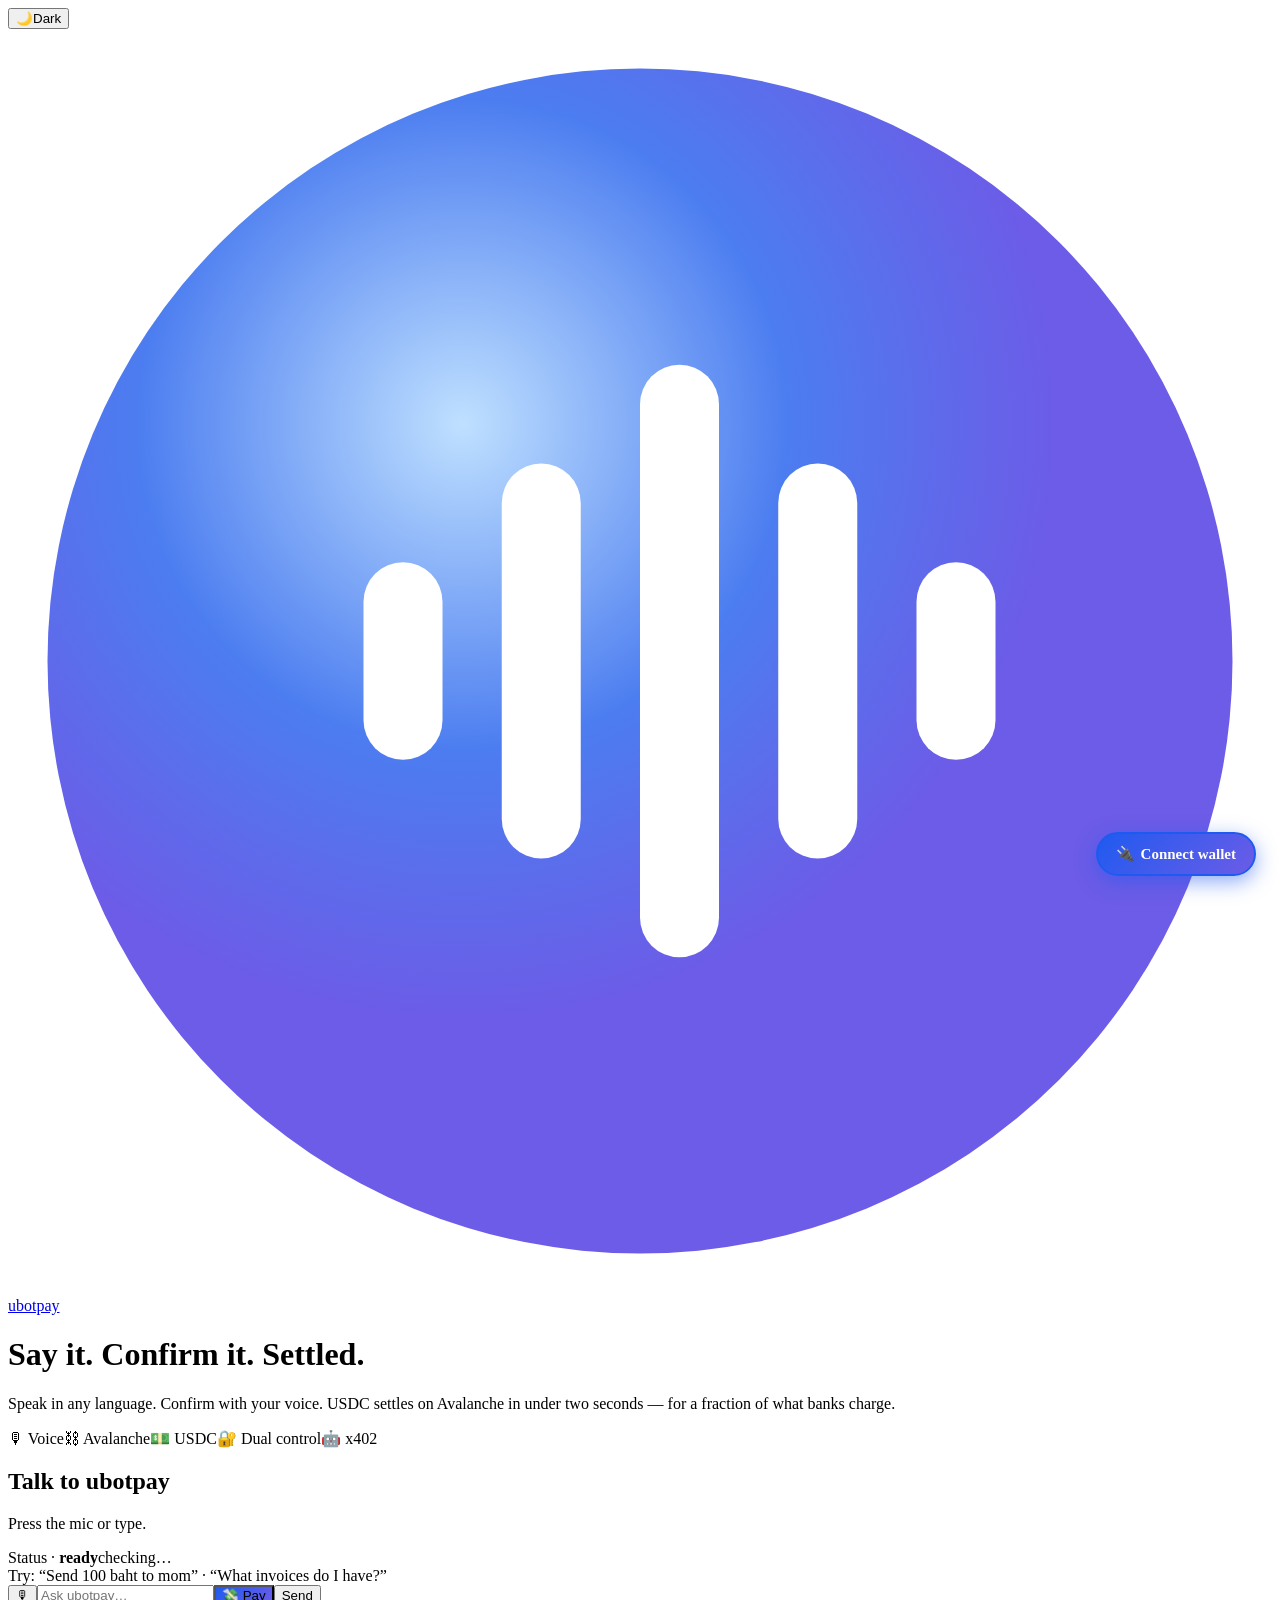
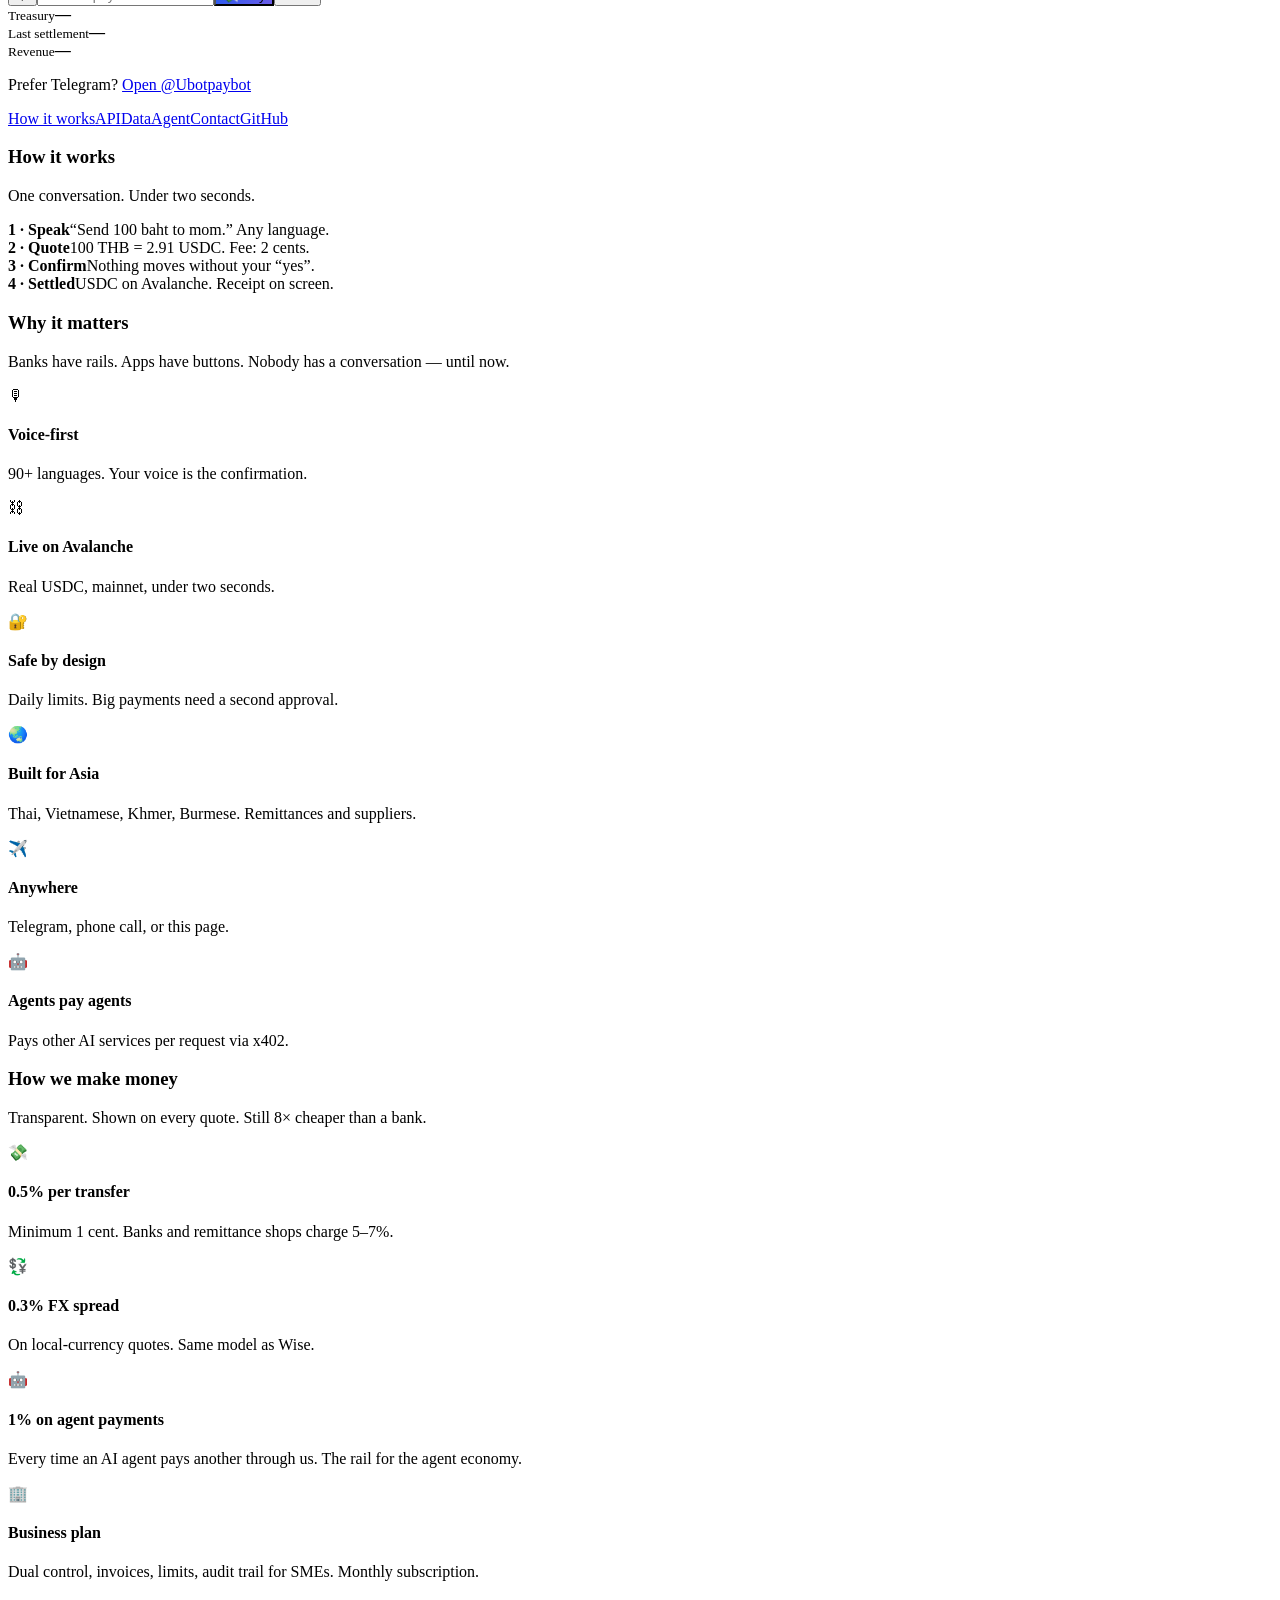
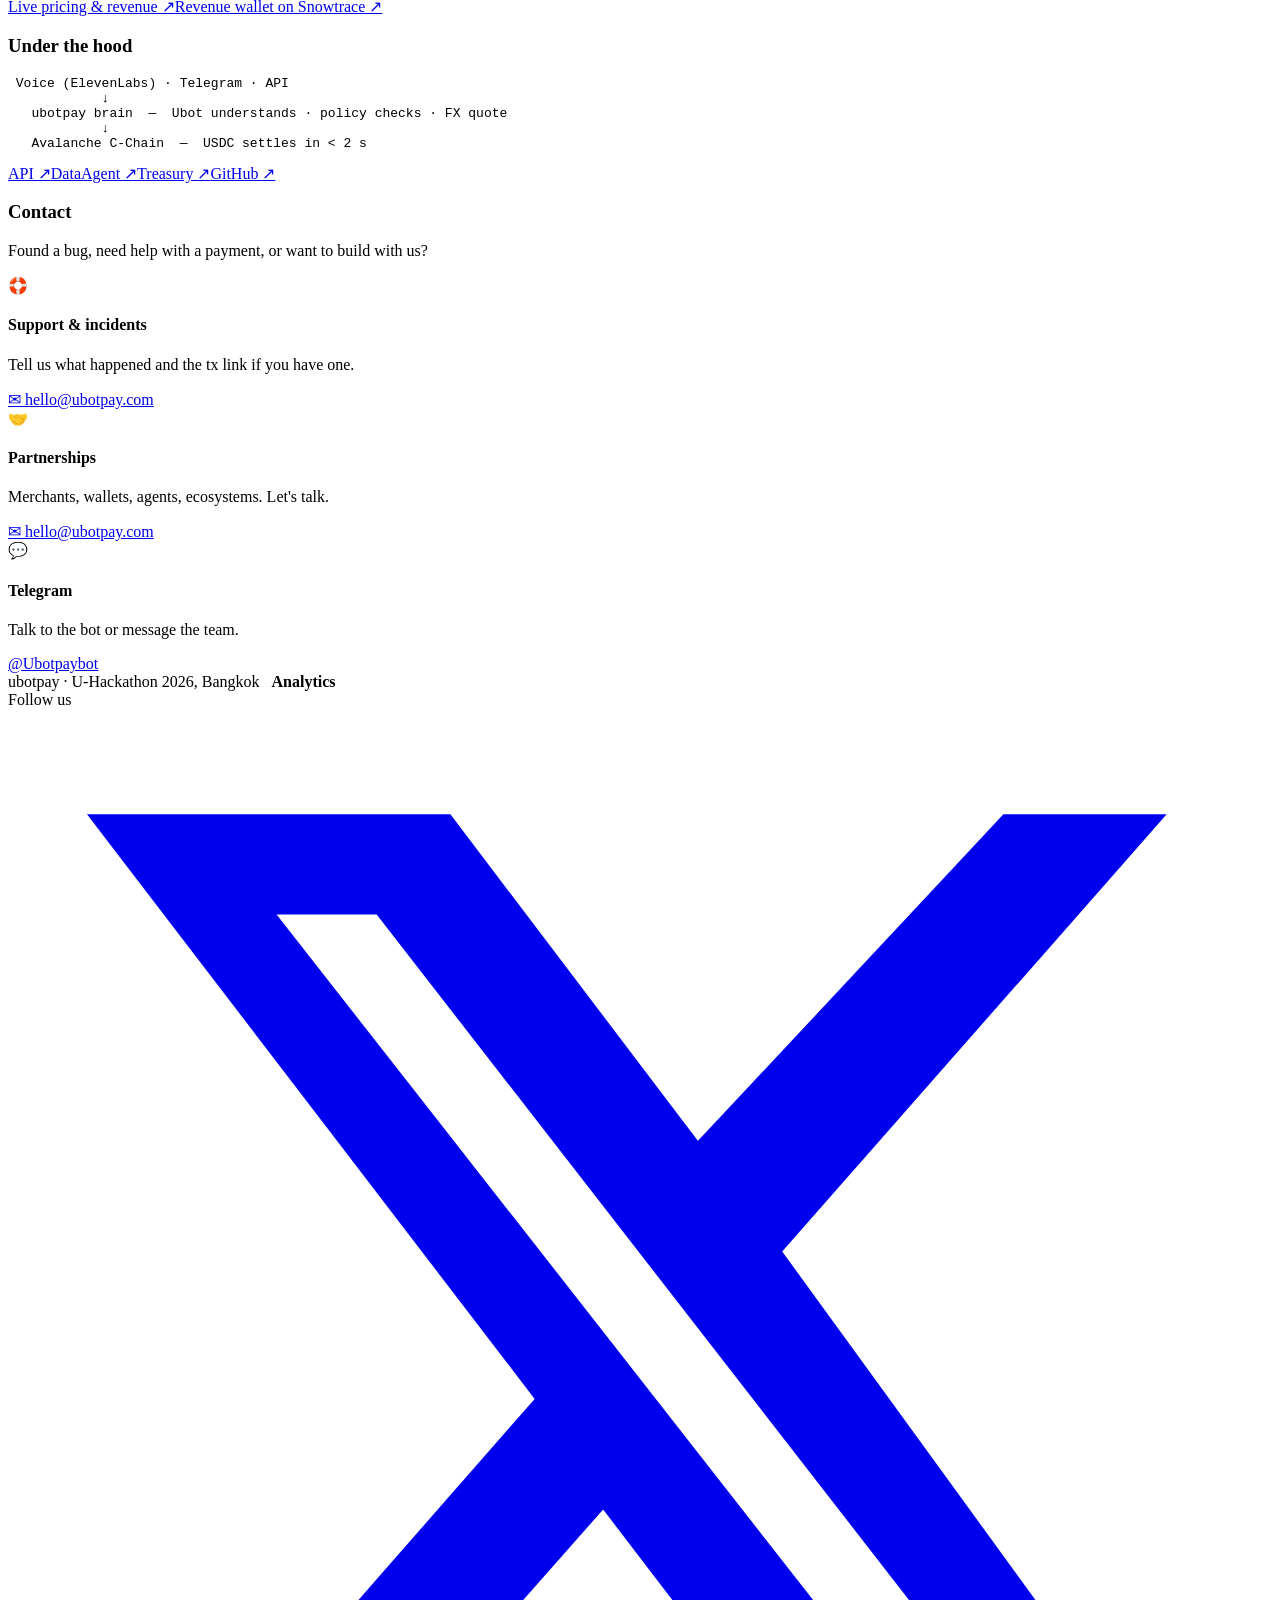
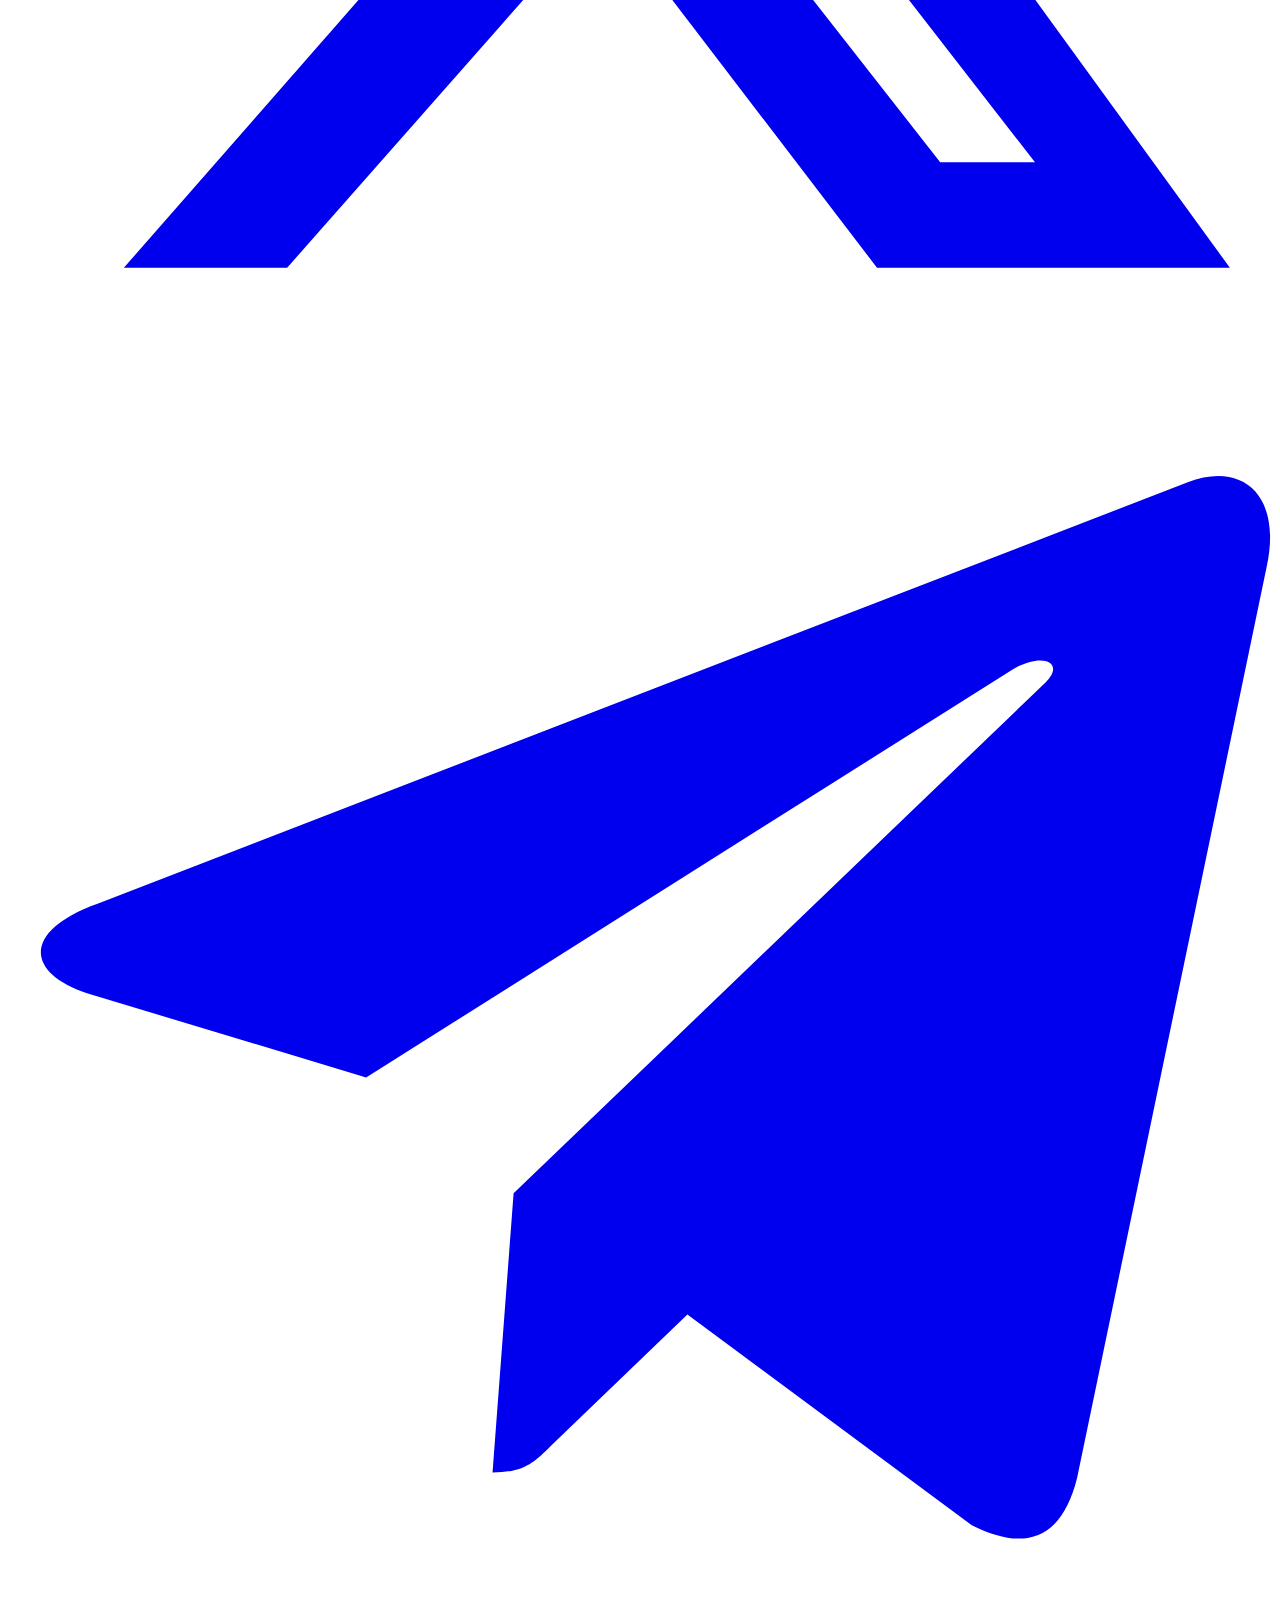
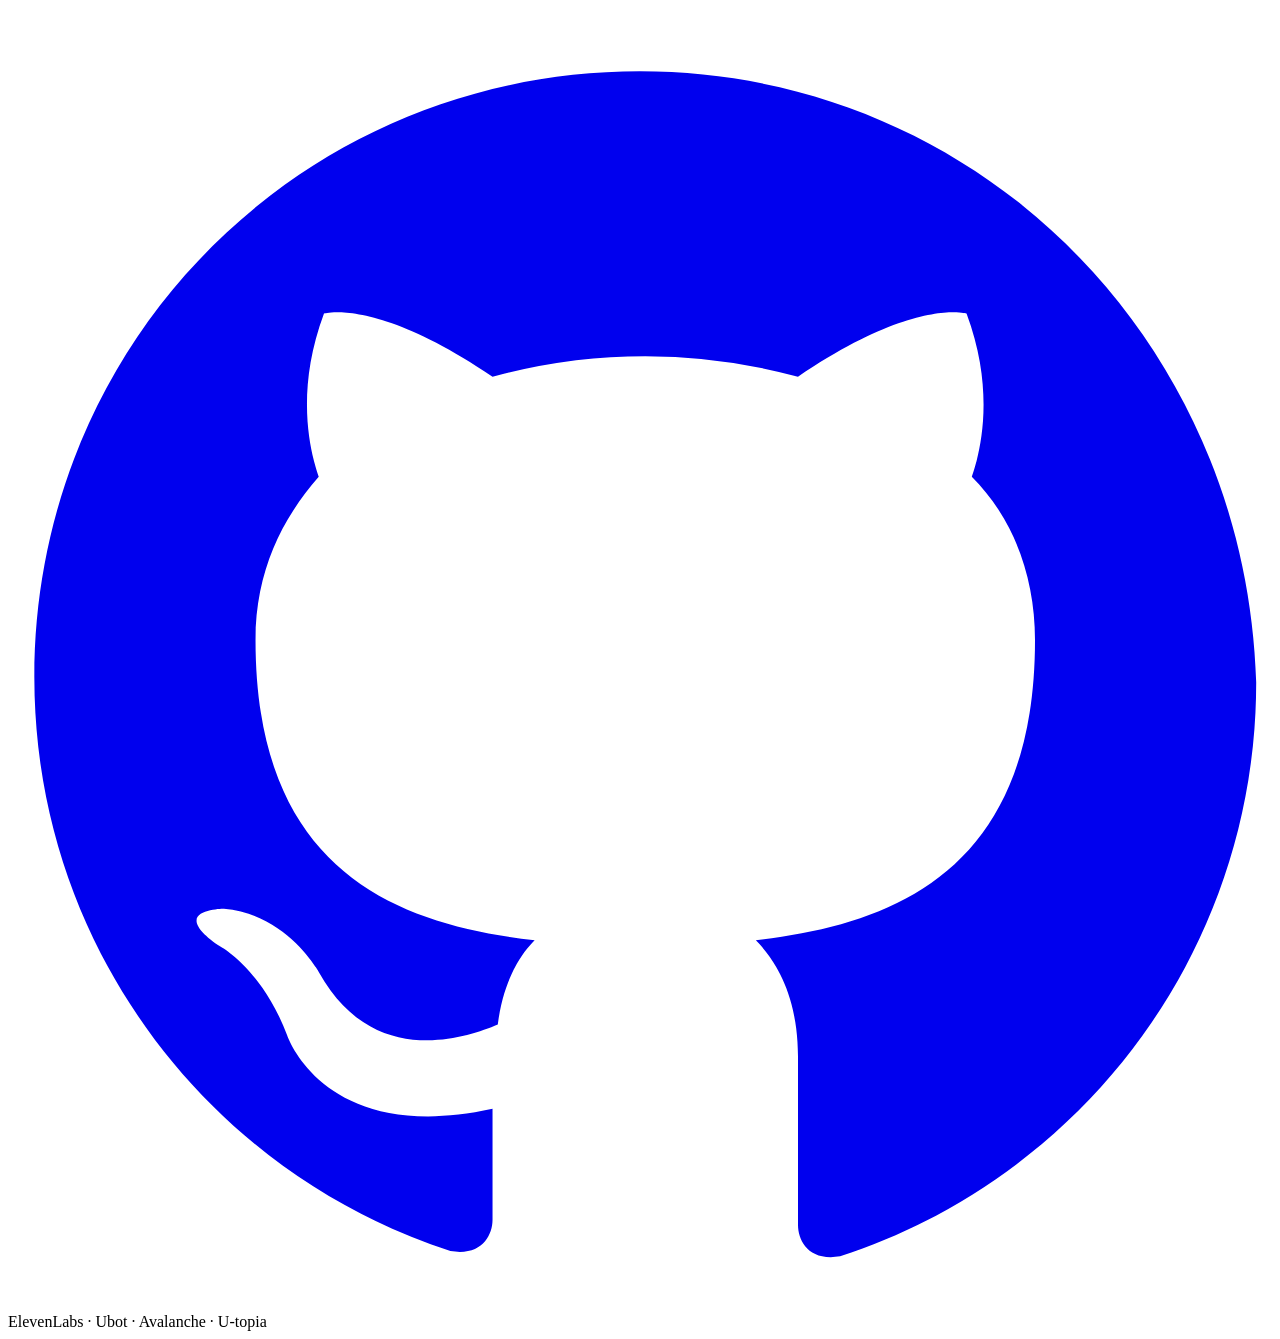
==== web/index.html @ d26cf938 "fix(security): IDOR on /turn — identity from credentials, not from the body /turn was public and too" ====
<!doctype html>
<html lang="en">
<head>
<meta charset="utf-8">
<meta name="viewport" content="width=device-width,initial-scale=1,viewport-fit=cover">
<title>ubotpay — Say it. Confirm it. Settled.</title>
<meta name="description" content="Voice-first USDC payments on Avalanche. Speak in any language, settle in under two seconds.">
<link rel="icon" href="data:image/svg+xml,<svg xmlns='http://www.w3.org/2000/svg' viewBox='0 0 64 64'><defs><radialGradient id='g' cx='35%' cy='30%'><stop offset='0' stop-color='%23BFE0FF'/><stop offset='.55' stop-color='%234C7DF0'/><stop offset='1' stop-color='%236C5CE7'/></radialGradient></defs><circle cx='32' cy='32' r='30' fill='url(%23g)'/><g fill='white'><rect x='18' y='27' width='4' height='10' rx='2'/><rect x='25' y='22' width='4' height='20' rx='2'/><rect x='32' y='17' width='4' height='30' rx='2'/><rect x='39' y='22' width='4' height='20' rx='2'/><rect x='46' y='27' width='4' height='10' rx='2'/></g></svg>">
<script>(function(){var t=localStorage.getItem("ubotpay-theme")||(matchMedia("(prefers-color-scheme: dark)").matches?"dark":"light");document.documentElement.setAttribute("data-theme",t);})();</script>
<style>
  .wallet{position:fixed;bottom:24px;right:24px;z-index:100;display:inline-flex;align-items:center;gap:6px;padding:11px 18px;border-radius:999px;border:2px solid #1F5AF0;background:linear-gradient(135deg,#1F5AF0 0%,#6C5CE7 100%);color:#fff;font:inherit;font-size:15px;font-weight:600;cursor:pointer;box-shadow:0 6px 20px rgba(31,90,240,.5);transition:.15s}
  .wallet:hover{transform:translateY(-1px);box-shadow:0 6px 18px rgba(31,90,240,.65)}
  .wallet:active{transform:translateY(0)}
  .wallet.connected{border-color:#13B37A;background:linear-gradient(135deg,#13B37A 0%,#0B8C5C 100%);box-shadow:0 4px 14px rgba(19,179,122,.5)}
  .wallet.connected:hover{box-shadow:0 6px 18px rgba(19,179,122,.65)}
  .wallet code{font-family:ui-monospace,SFMono-Regular,Menlo,monospace;font-size:12px;background:rgba(0,0,0,.18);padding:1px 6px;border-radius:4px}
  .wallet *{pointer-events:none;user-select:none}
  @media (max-width:640px){.wallet{bottom:16px;right:16px;padding:10px 14px;font-size:14px;border-radius:999px}.wallet code{font-size:10px;padding:1px 4px}}
.wallet-modal{position:fixed;inset:0;z-index:9999;background:rgba(0,0,0,.7);backdrop-filter:blur(8px);-webkit-backdrop-filter:blur(8px);display:flex;align-items:center;justify-content:center;padding:20px;opacity:0;pointer-events:none;transition:.2s ease-out}
.wallet-modal.open{opacity:1;pointer-events:auto}
.wallet-modal .panel{width:100%;max-width:380px;background:linear-gradient(180deg,#1A1B3A 0%,#0B0D2A 100%);border:2px solid #1F5AF0;border-radius:18px;padding:22px;color:#fff;box-shadow:0 0 80px rgba(31,90,240,.4),0 30px 60px rgba(0,0,0,.7);transform:scale(.96);transition:.2s}
.wallet-modal.open .panel{transform:scale(1)}
.wallet-modal h3{margin:0 0 4px;font-size:22px;font-weight:700;color:#fff}
.wallet-modal p.sub{margin:0 0 18px;font-size:13px;opacity:.7}
.wallet-modal .row{display:flex;align-items:center;gap:12px;padding:12px;border-radius:12px;background:rgba(255,255,255,.04);border:1px solid rgba(255,255,255,.06);cursor:pointer;margin-bottom:8px;transition:.12s}
.wallet-modal .row:hover{background:rgba(255,255,255,.08);border-color:rgba(255,255,255,.12)}
.wallet-modal .row.disabled{opacity:.4;cursor:not-allowed}
.wallet-modal .row .ic{width:36px;height:36px;border-radius:8px;background:#fff;display:flex;align-items:center;justify-content:center;font-size:20px;color:#000;flex:0 0 36px;overflow:hidden}
.wallet-modal .row .ic img{width:100%;height:100%;object-fit:contain}
.wallet-modal .row .lbl{font-size:14px;font-weight:500;line-height:1.2}
.wallet-modal .row .lbl small{display:block;font-size:11px;opacity:.6;margin-top:2px;font-weight:400}
.wallet-modal .row .badge{margin-left:auto;font-size:11px;opacity:.6;background:rgba(255,255,255,.06);padding:3px 8px;border-radius:6px}
.wallet-modal .close{position:absolute;top:14px;right:14px;background:transparent;border:0;color:#fff;font-size:20px;cursor:pointer;opacity:.6;width:30px;height:30px;border-radius:50%;display:flex;align-items:center;justify-content:center}
.wallet-modal .close:hover{opacity:1;background:rgba(255,255,255,.08)}
.wallet-modal .footer{margin-top:14px;padding-top:14px;border-top:1px solid rgba(255,255,255,.08);font-size:11px;opacity:.55;text-align:center;line-height:1.5}
.wallet-modal .chain-note{margin-top:10px;padding:10px;border-radius:8px;background:rgba(255,196,0,.1);border:1px solid rgba(255,196,0,.2);font-size:12px;line-height:1.4;display:none}
.wallet-modal .chain-note.show{display:block}
</style>

<link rel="preconnect" href="https://fonts.googleapis.com"><link rel="preconnect" href="https://fonts.gstatic.com" crossorigin>
<link href="https://fonts.googleapis.com/css2?family=Poppins:wght@400;500;600;700&family=Noto+Sans+Thai:wght@400;500;600;700&display=swap" rel="stylesheet">
<link rel="stylesheet" href="/ubot.css">
<script src="/i18n.js"></script>

<!-- PWA -->
<link rel="manifest" href="/manifest.json">
<meta name="theme-color" content="#0B0D2A">
<meta name="apple-mobile-web-app-capable" content="yes">
<meta name="apple-mobile-web-app-title" content="Ubotpay">
<meta name="apple-mobile-web-app-status-bar-style" content="black-translucent">
<meta name="mobile-web-app-capable" content="yes">
<link rel="apple-touch-icon" href="/apple-touch-icon.png">
<link rel="icon" type="image/png" sizes="32x32" href="/favicon-32x32.png">
<meta name="application-name" content="Ubotpay">
<meta name="description" content="Send USDC across any chain. Voice or click. Multi-chain wallet + AI agent.">
</head>
<body>
<!-- PWA install prompt banner (Android + desktop) -->
<div id="pwa-install-banner" style="display:none;position:fixed;bottom:90px;left:24px;right:24px;max-width:480px;margin:0 auto;z-index:50;background:linear-gradient(135deg,#1F5AF0,#6C5CE7);border-radius:14px;padding:14px 18px;color:#fff;box-shadow:0 10px 40px rgba(31,90,240,.4);font-family:Poppins,sans-serif">
  <div style="display:flex;align-items:center;gap:14px">
    <img src="/icon-192.png" alt="" style="width:48px;height:48px;border-radius:10px;flex-shrink:0">
    <div style="flex:1;min-width:0">
      <div style="font-weight:600;font-size:14px;line-height:1.2">Install Ubotpay</div>
      <div style="font-size:12px;opacity:.85;line-height:1.3;margin-top:2px">Add to your home screen for one-tap payments.</div>
    </div>
    <button id="pwa-install-btn" style="background:#fff;color:#1F5AF0;border:0;border-radius:99px;padding:8px 14px;font:600 13px Poppins;cursor:pointer;white-space:nowrap">Install</button>
    <button id="pwa-install-close" style="background:transparent;border:0;color:white;font-size:20px;cursor:pointer;padding:0 4px;opacity:.7" aria-label="Close">×</button>
  </div>
</div>
<button class="wallet" id="wallet-btn" type="button" aria-label="Connect wallet" data-version="3.0"><span id="wallet-ic">🔌</span><span id="wallet-tx">Connect wallet</span></button><button class="theme" id="theme" type="button" aria-label="Toggle dark mode"><span id="theme-ic">🌙</span><span id="theme-tx">Dark</span></button>

<div class="hero">
  <div class="dark">
    <a class="brand" href="/">
      <svg viewBox="0 0 64 64" aria-hidden="true"><defs><radialGradient id="g" cx="35%" cy="30%"><stop offset="0" stop-color="#BFE0FF"/><stop offset=".55" stop-color="#4C7DF0"/><stop offset="1" stop-color="#6C5CE7"/></radialGradient></defs><circle cx="32" cy="32" r="30" fill="url(#g)"/><g fill="#fff"><rect x="18" y="27" width="4" height="10" rx="2"/><rect x="25" y="22" width="4" height="20" rx="2"/><rect x="32" y="17" width="4" height="30" rx="2"/><rect x="39" y="22" width="4" height="20" rx="2"/><rect x="46" y="27" width="4" height="10" rx="2"/></g></svg>
      ubotpay
    </a>
    <div class="orbwrap">
      <div class="orb" id="orb"><div class="bars"><i style="--h:18px;--d:0s"></i><i style="--h:32px;--d:.15s"></i><i style="--h:48px;--d:.3s"></i><i style="--h:32px;--d:.45s"></i><i style="--h:18px;--d:.6s"></i></div></div>
    </div>
    <div class="tag">
      <h1 data-i18n="h1">Say it. Confirm it. Settled.</h1>
      <p data-i18n="hero_p">Speak in any language. Confirm with your voice. USDC settles on Avalanche in under two seconds — for a fraction of what banks charge.</p>
      <div class="chips"><span class="chip" data-i18n="chip_voice">🎙 Voice</span><span class="chip">⛓ Avalanche</span><span class="chip">💵 USDC</span><span class="chip" data-i18n="chip_dual">🔐 Dual control</span><span class="chip">🤖 x402</span></div>
    </div>
  </div>

  <div class="light">
    <div class="panel">
      <h2 data-i18n="talk_h">Talk to ubotpay</h2>
      <p class="sub" data-i18n="talk_sub">Press the mic or type.</p>
      <div class="console">
        <div class="state"><span><span data-i18n="status">Status · </span><b id="orbstate" data-i18n="ready">ready</b></span><span id="netstat" data-i18n="checking">checking…</span></div>
        <div class="microw" id="microw" style="display:none"><span>🎤</span><div class="meter"><div id="lvl"></div></div><select id="micsel" title="Microphone"></select></div>
        <div id="log"><div class="msg sys" data-i18n="try">Try: “Send 100 baht to mom” · “What invoices do I have?”</div></div>
        <div class="inputrow"><button class="btn mic" id="mic" data-i18n-title="mic_title" title="Talk to ubotpay">🎙</button><input id="inp" data-i18n-ph="ask_ph" placeholder="Ask ubotpay…" autocomplete="off"><button class="btn primary" id="pay-btn" title="Send USDC to any address on any chain" style="background:linear-gradient(135deg,#1F5AF0,#6C5CE7)">💸 Pay</button><button class="btn primary" id="send" data-i18n="send">Send</button></div>
        <div class="kpis"><div class="kpi"><small data-i18n="k_treasury">Treasury</small><b id="k_usdc">—</b></div><div class="kpi"><small data-i18n="k_last">Last settlement</small><b id="k_lat">—</b></div><div class="kpi"><small data-i18n="k_rev">Revenue</small><b id="k_rev">—</b></div></div>
      </div>
      <p class="alt" data-i18n="alt_tg">Prefer Telegram? <a href="https://t.me/Ubotpaybot" target="_blank">Open @Ubotpaybot</a></p>
      <div class="foot"><a href="#how" data-i18n="f_how">How it works</a><a href="https://api.ubotpay.com/docs" target="_blank">API</a><a href="https://agent.ubotpay.com" target="_blank">DataAgent</a><a href="#contact" data-i18n="f_contact">Contact</a><a href="https://github.com/PedroYellow/U-bot-Pay" target="_blank">GitHub</a></div>
    </div>
  </div>
</div>

<div class="wrap">
<section id="how">
  <h3 class="t" data-i18n="how_t">How it works</h3>
  <p class="sub2" data-i18n="how_sub">One conversation. Under two seconds.</p>
  <div class="flow">
    <div class="step"><b data-i18n="s1b">1 · Speak</b><span data-i18n="s1">“Send 100 baht to mom.” Any language.</span></div>
    <div class="step"><b data-i18n="s2b">2 · Quote</b><span data-i18n="s2">100 THB = 2.91 USDC. Fee: 2 cents.</span></div>
    <div class="step"><b data-i18n="s3b">3 · Confirm</b><span data-i18n="s3">Nothing moves without your “yes”.</span></div>
    <div class="step"><b data-i18n="s4b">4 · Settled</b><span data-i18n="s4">USDC on Avalanche. Receipt on screen.</span></div>
    
  </div>
</section>

<section>
  <h3 class="t" data-i18n="why_t">Why it matters</h3>
  <p class="sub2" data-i18n="why_sub">Banks have rails. Apps have buttons. Nobody has a conversation — until now.</p>
  <div class="grid">
    <div class="card"><div class="ic">🎙</div><h4 data-i18n="w1h">Voice-first</h4><p data-i18n="w1">90+ languages. Your voice is the confirmation.</p></div>
    <div class="card"><div class="ic">⛓</div><h4 data-i18n="w2h">Live on Avalanche</h4><p data-i18n="w2">Real USDC, mainnet, under two seconds.</p></div>
    <div class="card"><div class="ic">🔐</div><h4 data-i18n="w3h">Safe by design</h4><p data-i18n="w3">Daily limits. Big payments need a second approval.</p></div>
    <div class="card"><div class="ic">🌏</div><h4 data-i18n="w4h">Built for Asia</h4><p data-i18n="w4">Thai, Vietnamese, Khmer, Burmese. Remittances and suppliers.</p></div>
    <div class="card"><div class="ic">✈️</div><h4 data-i18n="w5h">Anywhere</h4><p data-i18n="w5">Telegram, phone call, or this page.</p></div>
    <div class="card"><div class="ic">🤖</div><h4 data-i18n="w6h">Agents pay agents</h4><p data-i18n="w6">Pays other AI services per request via x402.</p></div>
  </div>
</section>

<section id="model">
  <h3 class="t" data-i18n="model_t">How we make money</h3>
  <p class="sub2" data-i18n="model_sub">Transparent. Shown on every quote. Still 8× cheaper than a bank.</p>
  <div class="grid">
    <div class="card"><div class="ic">💸</div><h4 data-i18n="m1h">0.5% per transfer</h4><p data-i18n="m1">Minimum 1 cent. Banks and remittance shops charge 5–7%.</p></div>
    <div class="card"><div class="ic">💱</div><h4 data-i18n="m2h">0.3% FX spread</h4><p data-i18n="m2">On local-currency quotes. Same model as Wise.</p></div>
    <div class="card"><div class="ic">🤖</div><h4 data-i18n="m3h">1% on agent payments</h4><p data-i18n="m3">Every time an AI agent pays another through us. The rail for the agent economy.</p></div>
    <div class="card"><div class="ic">🏢</div><h4 data-i18n="m4h">Business plan</h4><p data-i18n="m4">Dual control, invoices, limits, audit trail for SMEs. Monthly subscription.</p></div>
  </div>
  <div class="links" style="margin-top:16px"><a class="link" href="https://api.ubotpay.com/pricing" target="_blank" data-i18n="l_pricing">Live pricing &amp; revenue ↗</a><a class="link" href="https://snowtrace.io/address/0xbE440bf22FFDDdD8372DDf66a4beffEB8D41B209" target="_blank" data-i18n="l_revwallet">Revenue wallet on Snowtrace ↗</a></div>
</section>

<section>
  <h3 class="t" data-i18n="hood_t">Under the hood</h3>
  <div class="arch"><pre data-i18n="arch">
 Voice (ElevenLabs) · Telegram · API
            ↓
   ubotpay brain  —  Ubot understands · policy checks · FX quote
            ↓
   Avalanche C-Chain  —  USDC settles in &lt; 2 s</pre></div>
  <div class="links"><a class="link" href="https://api.ubotpay.com/docs" target="_blank">API ↗</a><a class="link" href="https://agent.ubotpay.com" target="_blank">DataAgent ↗</a><a class="link" href="https://snowtrace.io/address/0x673678B1870Ae7ef598A5982D25ffdee68d85669" target="_blank" data-i18n="l_treasury">Treasury ↗</a><a class="link" href="https://github.com/PedroYellow/U-bot-Pay" target="_blank">GitHub ↗</a></div>
</section>

<section id="contact">
  <h3 class="t" data-i18n="contact_t">Contact</h3>
  <p class="sub2" data-i18n="contact_sub">Found a bug, need help with a payment, or want to build with us?</p>
  <div class="grid">
    <div class="card"><div class="ic">🛟</div><h4 data-i18n="c1h">Support &amp; incidents</h4><p data-i18n="c1">Tell us what happened and the tx link if you have one.</p><a class="link" href="mailto:hello@ubotpay.com?subject=ubotpay%20support">✉ hello@ubotpay.com</a></div>
    <div class="card"><div class="ic">🤝</div><h4 data-i18n="c2h">Partnerships</h4><p data-i18n="c2">Merchants, wallets, agents, ecosystems. Let's talk.</p><a class="link" href="mailto:hello@ubotpay.com?subject=ubotpay%20partnership">✉ hello@ubotpay.com</a></div>
    <div class="card"><div class="ic">💬</div><h4 data-i18n="c3h">Telegram</h4><p data-i18n="c3">Talk to the bot or message the team.</p><a class="link" href="https://t.me/Ubotpaybot" target="_blank" rel="noopener">@Ubotpaybot</a></div>
  </div>
</section>

<footer><span data-i18n="foot_l">ubotpay · U-Hackathon 2026, Bangkok</span><a href="/analytics" style="color:var(--accent);text-decoration:none;font-weight:600;margin:0 12px">Analytics</a><div class="social"><span data-i18n="follow">Follow us</span><a href="https://x.com/Ubotpay" target="_blank" rel="noopener" title="X · @Ubotpay"><svg viewBox="0 0 24 24" aria-hidden="true"><path fill="currentColor" d="M18.9 2H22l-7.3 8.3L23.2 22h-6.7l-5.2-6.8L5.3 22H2.2l7.8-8.9L1.5 2h6.9l4.7 6.2L18.9 2zm-1.2 18h1.8L7 3.9H5.1L17.7 20z"/></svg></a><a href="https://t.me/Ubotpaybot" target="_blank" rel="noopener" title="Telegram"><svg viewBox="0 0 24 24" aria-hidden="true"><path fill="currentColor" d="M9.6 15.5l-.4 5.3c.6 0 .8-.2 1.1-.5l2.6-2.5 5.4 4c1 .5 1.7.3 2-.9L23.9 3.6c.3-1.4-.5-2-1.5-1.6L1.7 10c-1.4.5-1.4 1.3-.2 1.7l5.3 1.6L19 5.6c.6-.4 1.1-.2.7.2L9.6 15.5z"/></svg></a><a href="https://github.com/PedroYellow/U-bot-Pay" target="_blank" rel="noopener" title="GitHub"><svg viewBox="0 0 24 24" aria-hidden="true"><path fill="currentColor" d="M12 .5C5.6.5.5 5.6.5 12c0 5.1 3.3 9.4 7.9 10.9.6.1.8-.3.8-.6v-2.1c-3.2.7-3.9-1.4-3.9-1.4-.5-1.3-1.3-1.7-1.3-1.7-1-.7.1-.7.1-.7 1.2.1 1.8 1.2 1.8 1.2 1 1.8 2.7 1.3 3.4 1 .1-.8.4-1.3.7-1.6-2.6-.3-5.3-1.3-5.3-5.7 0-1.3.5-2.3 1.2-3.1-.1-.3-.5-1.5.1-3.1 0 0 1-.3 3.2 1.2a11 11 0 0 1 5.8 0c2.2-1.5 3.2-1.2 3.2-1.2.6 1.6.2 2.8.1 3.1.8.8 1.2 1.9 1.2 3.1 0 4.4-2.7 5.4-5.3 5.7.4.4.8 1.1.8 2.2v3.2c0 .3.2.7.8.6 4.6-1.5 7.9-5.8 7.9-10.9C23.5 5.6 18.4.5 12 .5z"/></svg></a></div><span>ElevenLabs · Ubot · Avalanche · U-topia</span></footer>
</div>

<script type="module">
console.log("[ubotpay] main module loading…");
const API = "https://api.ubotpay.com";
// API key removed from browser for security — see api.py to enable session-based auth
const log = document.getElementById("log"), inp = document.getElementById("inp"), orb = document.getElementById("orb"), orbstate = document.getElementById("orbstate");
const add = (cls, html) => { const d = document.createElement("div"); d.className = "msg " + cls; d.innerHTML = html; log.appendChild(d); log.scrollTop = log.scrollHeight; return d; };
const esc = s => String(s).replace(/[&<>]/g, c => ({"&":"&amp;","<":"&lt;",">":"&gt;"}[c]));

function render(res){
  const d = res.data || {}; let extra = "";
  if (res.action === "settled") { extra = `<div class="tx"><span class="badge ok">SETTLED</span>${d.amount_usdc} USDC · ⚡ ${d.latency_s}s on Avalanche<br><a href="${d.explorer}" target="_blank">${d.tx}</a>${d.fee_tx ? `<br><span class="badge info">FEE</span>${d.fee_usdc} USDC → revenue · <a href="${d.fee_explorer}" target="_blank">tx</a>` : ''}</div>`; document.getElementById("k_lat").textContent = d.latency_s + "s"; }
  else if (res.action === "confirm_needed") { const q = d.quote||{}; extra = `<div class="tx"><span class="badge info">QUOTE</span>${q.amount_local} ${q.local_ccy} = <b>${q.amount_usdc} USDC</b> · FX ${q.fx_rate} · fee <b>${q.fee_usdc} USDC</b> (${q.fee_pct}%)${q.saved_usdc > 0 ? ` · <span class="badge ok">YOU SAVE ${q.saved_usdc} USDC vs bank</span>` : ''}${d.needs_approval ? ' · <span class="badge warn">CO-SIGNER REQUIRED</span>' : ''}</div>`; }
  else if (res.action === "pending_approval") extra = `<div class="tx"><span class="badge warn">PENDING APPROVAL</span>${d.amount_usdc} USDC → ${esc(d.contact_alias||"")} · waiting for co-signer</div>`;
  else if (res.action === "balance") { extra = `<div class="tx">${d.usdc} USDC · ${d.avax} AVAX</div>`; document.getElementById("k_usdc").textContent = d.usdc + " USDC"; }
  else if (res.action === "agent_paid") { const p = d.payment||{}, rep = d.report||{}; extra = `<div class="tx"><span class="badge ok">x402 PAID</span>${d.x402?.price_usdc} USDC → DataAgent · ⚡ ${p.latency_s}s<br>${rep.thesis_fit ? esc(rep.thesis_fit)+"<br>" : ""}${(rep.red_flags||[]).length ? "⚠️ " + rep.red_flags.map(esc).join(" · ") + "<br>" : ""}<a href="${p.explorer}" target="_blank">${p.tx||""}</a></div>`; document.getElementById("k_lat").textContent = (p.latency_s||"—") + "s"; }
  else if (res.action === "failed" || res.action === "blocked") extra = `<div class="tx"><span class="badge bad">${res.action.toUpperCase()}</span>${esc(d.error||d.reason||"")}</div>`;
  else if (res.action === "invoices" && Array.isArray(d)) extra = `<div class="tx">${d.map(i=>`• ${esc(i.from_name)} — <b>${i.amount_usdc} USDC</b> — ${esc(i.description)}`).join("<br>")}</div>`;
  add("b", esc(res.say) + extra);
}
async function send(text){
  // Auth: the session JWT from the wallet connect flow. /turn no longer
  // accepts a caller-supplied user_key (IDOR fix, audit 20 Oct) — the server
  // resolves the user from this token.
  const auth = window.__ubotpayAuth ? window.__ubotpayAuth() : {};
  if(!text.trim()) return;
  add("u", esc(text)); inp.value = "";
  const t = add("sys", I18N.t("thinking"));
  try {
    const r = await fetch(API + "/turn", {method:"POST", headers:Object.assign({"Content-Type":"application/json"}, auth), body: JSON.stringify({text, channel:"web"})});
    if (r.status === 401) { t.remove(); add("sys", esc(I18N.t("connect_first") || "Connect your wallet to use ubotpay.")); return; }
    const res = await r.json(); t.remove(); render(res);
  }
  catch(e){ t.innerHTML = "⚠️ " + esc(e.message); }
}
document.getElementById("send").onclick = () => send(inp.value);
inp.addEventListener("keydown", e => { if (e.key === "Enter") send(inp.value); });
const payBtn = document.getElementById("pay-btn"); if (payBtn) payBtn.onclick = () => { if (window.__ubotpayOpenPayModal) window.__ubotpayOpenPayModal(); else alert("Pay modal not ready yet, please reload the page."); };
// Public /health returns minimal JSON. Operational data (chain name, status) come
// from response headers X-Chain and X-Status, so the public endpoint never leaks
// treasury / revenue details (security audit #5).
// Fetch operator dashboard (treasury + revenue + status) and, if the user
// has connected a wallet, also fetch the user's own wallet balance.
// Renders the four KPI tiles (MY WALLET or TREASURY / LAST SETTLEMENT /
// REVENUE) and the "● Avalanche mainnet · live" status pill.
async function refreshHealth() {
  const n = document.getElementById("netstat");
  try {
    // Public dashboard (no auth) — operator's treasury + revenue
    const r = await fetch(API + "/dashboard", { cache: "no-store" });
    const d = await r.json();
    if (d.status === "live" && d.ok) {
      n.textContent = "● Avalanche mainnet · " + I18N.t("live");
      n.removeAttribute("data-i18n"); n.style.color = "var(--ok)";
    } else {
      n.textContent = I18N.t("offline");
      n.removeAttribute("data-i18n"); n.style.color = "var(--bad)";
    }
    // Render the four KPI tiles
    renderKpis(d);
  } catch (e) {
    n.textContent = I18N.t("offline");
    n.removeAttribute("data-i18n"); n.style.color = "var(--bad)";
  }
  // If the user is connected, also show their own wallet balance
  const sess = (() => { try { return localStorage.getItem("ubotpay_session"); } catch (e) { return null; } })();
  if (sess) await fetchUserWallet();
}

// Render the KPI tiles: when a wallet is connected, the first tile shows
// the user's own balance; otherwise it shows the operator's treasury.
function renderKpis(d) {
  const tiles = document.querySelectorAll(".kpi");
  if (!tiles.length) return;
  // Tile 0: MY WALLET (if connected) or TREASURY
  const t0 = tiles[0];
  const label0 = t0.querySelector("small");
  if (connectedUser) {
    if (label0) label0.textContent = "MY WALLET (USDC)";
    t0.querySelector("b, .kpi-value") || (t0.appendChild(Object.assign(document.createElement("b"), { className: "kpi-value", textContent: "—" })));
    const v = t0.querySelector("b, .kpi-value");
    if (v) v.textContent = userBalances.usdc != null ? userBalances.usdc.toFixed(2) + " USDC" : "…";
  } else {
    if (label0) label0.textContent = "TREASURY";
    const v = t0.querySelector("b, .kpi-value");
    if (v) v.textContent = d.treasury_usdc != null ? d.treasury_usdc.toFixed(2) + " USDC" : "—";
  }
  // Tile 1: LAST SETTLEMENT
  if (tiles[1]) {
    const v = tiles[1].querySelector("b, .kpi-value");
    if (v) {
      if (d.last_settlement_ts) {
        const dt = new Date(d.last_settlement_ts * 1000);
        v.textContent = dt.toLocaleString();
      } else v.textContent = "—";
    }
  }
  // Tile 2: REVENUE
  if (tiles[2]) {
    const v = tiles[2].querySelector("b, .kpi-value");
    if (v) v.textContent = d.revenue_total_usdc != null ? d.revenue_total_usdc.toFixed(2) + " USDC" : "—";
  }
}

// Fetch the connected user's AVAX + USDC balances
async function fetchUserWallet() {
  const stored = (() => { try { return JSON.parse(localStorage.getItem("ubotpay_wallet") || "{}"); } catch (e) { return {}; } })();
  if (!stored || !stored.user || !stored.user.address) return;
  connectedUser = stored;
  const addr = stored.user.address;
  // AVAX via eth_getBalance
  if (window.ethereum) {
    try {
      const bal = await window.ethereum.request({ method: "eth_getBalance", params: [addr, "latest"] });
      userBalances.avax = parseInt(bal, 16) / 1e18;
    } catch (e) {}
  }
  // USDC via the backend (auth required)
  try {
    const r = await fetch(API + "/balance/" + addr + "?chain_id=43114", {
      headers: window.__ubotpayAuth ? window.__ubotpayAuth() : {},
      cache: "no-store",
    });
    if (r.ok) {
      const b = await r.json();
      userBalances.usdc = b.usdc;
    }
  } catch (e) {}
  // Re-render the tiles now that we have the user balance
  const d = (window.__lastDashboard) || {};
  renderKpis(d);
  console.log("[ubotpay] fetchUserWallet done: AVAX=" + userBalances.avax + " USDC=" + userBalances.usdc);
}

// Pay modal: open, close, and live quote refresh
const payModal = document.getElementById("pay-modal");
const payCloseBtn = document.getElementById("pay-modal-close");
const payCancelBtn = document.getElementById("pay-cancel");
const paySubmitBtn = document.getElementById("pay-submit");
if (payCloseBtn) payCloseBtn.onclick = () => { if (window.__ubotpayClosePayModal) window.__ubotpayClosePayModal(); else if (payModal) payModal.classList.remove("open"); };
if (payCancelBtn) payCancelBtn.onclick = () => { if (window.__ubotpayClosePayModal) window.__ubotpayClosePayModal(); else if (payModal) payModal.classList.remove("open"); };
if (paySubmitBtn) paySubmitBtn.onclick = () => { if (window.__ubotpaySubmitPay) window.__ubotpaySubmitPay(); else alert("Pay not ready, please reload."); };
const queueBtn = document.getElementById("pay-queue-btn");
if (queueBtn) queueBtn.onclick = async () => {
  const to = document.getElementById("pay-to").value.trim();
  const amount = parseFloat(document.getElementById("pay-amount").value);
  const toChain = parseInt(document.getElementById("pay-to-chain").value);
  if (!to || !amount) { alert("Fill in the address and amount first."); return; }
  let fromAddress = "";
  let fromChain = 43114;
  try {
    const accounts = await window.ethereum.request({ method: "eth_accounts" });
    fromAddress = accounts[0] || "";
    const hex = await window.ethereum.request({ method: "eth_chainId" });
    fromChain = parseInt(hex, 16);
  } catch (e) { /* user not connected */ }
  const intent = {
    url: ROOT_API + "/bridge/start",
    method: "POST",
    body: {
      from_chain: fromChain,
      to_chain: toChain,
      amount_usdc: amount,
      from_address: fromAddress,
      to_address: to,
    },
    headers: { "Content-Type": "application/json", ...(window.__ubotpayAuth ? window.__ubotpayAuth() : {}) },
    notify_on_complete: {
      title: "✅ Queued payment sent",
      body: "Your queued payment of {amount} USDC to {to} just went through.",
      url: "/analytics",
    },
    created_at: Date.now(),
  };
  try {
    if (typeof queuePayment === "function") {
      await queuePayment(intent);
    } else {
      throw new Error("outbox not ready");
    }
    const status = document.getElementById("pay-status");
    status.style.display = "block";
    status.style.background = "rgba(229,176,34,.15)";
    status.style.color = "#FFD25C";
    status.innerHTML = "📥 <b>Queued.</b> When you're back online, open Ubotpay and sign the bridge to send " + amount + " USDC.";
  } catch (e) {
    alert("Could not queue: " + e.message);
  }
};
// Live quote: refresh on every change of to/amount/chain
["pay-to", "pay-amount", "pay-to-chain"].forEach(id => {
  const el = document.getElementById(id);
  if (el) el.addEventListener("input", () => { if (window.__ubotpayRefreshQuote) window.__ubotpayRefreshQuote(); });
});
// Close on Esc
document.addEventListener("keydown", (e) => { if (e.key === "Escape" && payModal && payModal.classList.contains("open")) payModal.classList.remove("open"); });

// Track the currently connected wallet + its balances
let connectedUser = null;
let userBalances = { avax: null, usdc: null };

// Expose critical functions to window so the wallet IIFE (which is
// in a separate <script> tag) can call them. Modules do not put
// declarations on the global scope by default.
window.fetchUserWallet = fetchUserWallet;
window.refreshHealth = refreshHealth;
window.renderKpis = renderKpis;
// Store last dashboard response so we can re-render after a user connect
const _origFetch = window.fetch;
window.fetch = function(...args) {
  return _origFetch.apply(this, args).then(r => {
    try {
      const u = (args[0] || "").toString();
      if (u.indexOf("/dashboard") >= 0) {
        const cl = r.clone();
        cl.json().then(d => { window.__lastDashboard = d; }).catch(() => {});
      }
    } catch (e) {}
    return r;
  });
};

try{refreshHealth();}catch(e){console.error("[ubotpay] initial refresh failed:",e);}
setInterval(() => { try { refreshHealth(); } catch(e) { console.error("[ubotpay] interval refresh failed:", e); } }, 10000);
console.log("[ubotpay] refreshHealth scheduled");

// ── ElevenLabs voice ──
let conv = null; const mic = document.getElementById("mic");
const setTalkUI = on => { mic.classList.toggle("on", on); mic.textContent = on ? "⏹" : "🎙"; };
let tick = () => {};
const startTalk = async () => {
  if (conv) { const c = conv; conv = null; await c.endSession(); return; }
  try {
    const { Conversation } = await import("https://cdn.jsdelivr.net/npm/@elevenlabs/client@latest/+esm");
    const microw = document.getElementById("microw"), micsel = document.getElementById("micsel");
    const pref = micsel.value || undefined;
    const stream = await navigator.mediaDevices.getUserMedia({ audio: pref ? { deviceId: { exact: pref } } : true });
    microw.style.display = "flex";
    const devs = (await navigator.mediaDevices.enumerateDevices()).filter(d => d.kind === "audioinput");
    const curId = stream.getAudioTracks()[0].getSettings().deviceId;
    micsel.innerHTML = devs.map(d => `<option value="${d.deviceId}" ${curId === d.deviceId ? "selected" : ""}>${d.label || "Microphone"}</option>`).join("");
    micsel.onchange = async () => { if (micsel.value === curId) return; const c = conv; conv = null; if (c) { try { await c.endSession(); } catch(e){} } setTimeout(startTalk, 400); };
    const ac = new (window.AudioContext || window.webkitAudioContext)(); const src = ac.createMediaStreamSource(stream); const an = ac.createAnalyser(); an.fftSize = 512; src.connect(an);
    const buf = new Uint8Array(an.frequencyBinCount); let peak = 0;
    tick = () => { if (!conv) { document.getElementById("lvl").style.width = "0"; return; } an.getByteTimeDomainData(buf); let m = 0; for (const v of buf) m = Math.max(m, Math.abs(v - 128)); peak = Math.max(peak, m); document.getElementById("lvl").style.width = Math.min(100, m * 1.6) + "%"; requestAnimationFrame(tick); };
    setTimeout(() => { if (conv && peak < 3) add("sys", I18N.t("v_nomic")); }, 6000);
    setTalkUI(true);
    conv = await Conversation.startSession({
      agentId: AGENT_ID, connectionType: "webrtc", clientTools: { open_url: p => { add("sys", "↗ Opening " + esc(p.label || p.url)); return window.__ubotOpenUrl(p); } }, ...(pref ? { inputDeviceId: pref } : {}),
      onConnect: () => { orbstate.removeAttribute("data-i18n"); orbstate.textContent = I18N.t("listening"); orb.className = "orb listening"; add("sys", I18N.t("v_start")); requestAnimationFrame(tick); },
      onDisconnect: () => { orbstate.textContent = I18N.t("ready"); orb.className = "orb"; setTalkUI(false); conv = null; add("sys", I18N.t("v_end")); },
      onModeChange: m => { orb.className = "orb " + (m.mode === "speaking" ? "speaking" : "listening"); orbstate.textContent = I18N.t(m.mode === "speaking" ? "speaking" : "listening"); },
      onMessage: m => { if (m.source === "user") add("u", esc(m.message)); else if (m.source === "ai") add("b", esc(m.message)); },
      onError: e => add("sys", "⚠️ " + esc(e?.message || e)),
    });
  } catch (e) { add("sys", I18N.t("v_err") + esc(e.message)); setTalkUI(false); conv = null; }
};
let busy = false; mic.onclick = async () => { if (busy) return; busy = true; try { await startTalk(); } finally { setTimeout(() => busy = false, 800); } };
</script>
<script>(function(){var b=document.getElementById("theme"),ic=document.getElementById("theme-ic"),tx=document.getElementById("theme-tx");function paint(){var d=document.documentElement.getAttribute("data-theme")==="dark";ic.textContent=d?"☀️":"🌙";tx.textContent=d?(window.I18N?I18N.t("light"):"Light"):(window.I18N?I18N.t("dark"):"Dark");}b.onclick=function(){var d=document.documentElement.getAttribute("data-theme")==="dark";document.documentElement.setAttribute("data-theme",d?"light":"dark");localStorage.setItem("ubotpay-theme",d?"light":"dark");paint();};paint();})();</script>
<!-- ubotpay support widget (ElevenLabs Conversational AI) -->
<script>
(function(){
  var ALLOWED = ["https://ubotpay.com/pitch","https://ubotpay.com/deck","https://t.me/Ubotpaybot","https://x.com/Ubotpay","https://agent.ubotpay.com","https://github.com/PedroYellow/U-bot-Pay","https://api.ubotpay.com/docs","mailto:hello@ubotpay.com"];
  function openUrl(p){ var u=(p&&p.url||"").trim().replace(/\/$/,""); if(!ALLOWED.some(function(a){return a.replace(/\/$/,"")===u;})) return "blocked"; var samesite = u.indexOf("ubotpay.com/pitch")>-1; var w = window.open(u, samesite ? "_self" : "_blank"); return w||samesite ? "opened" : "popup-blocked"; }
  function hook(e){ try { e.detail.config.clientTools = Object.assign({}, e.detail.config.clientTools, { open_url: openUrl }); console.log("[ubotpay] open_url tool registered"); } catch(err){ console.warn("[ubotpay] hook failed", err); } }
  window.addEventListener("elevenlabs-convai:call", hook); document.addEventListener("elevenlabs-convai:call", hook);
  function attach(){ var el=document.querySelector("elevenlabs-convai"); if(el && !el.__ubotHooked){ el.__ubotHooked=true; el.addEventListener("elevenlabs-convai:call", hook); } }
  attach(); new MutationObserver(attach).observe(document.documentElement,{childList:true,subtree:true});
  window.__ubotOpenUrl = openUrl;
})();
</script>
<elevenlabs-convai agent-id="agent_3601m4yz1xhgffmb1mb4j0sab89a" placement="bottom-left" variant="tiny"></elevenlabs-convai>
<script src="https://unpkg.com/@elevenlabs/convai-widget-embed" async type="text/javascript"></script>
<!-- Connect Wallet modal -->
<!-- Connect Wallet modal — single, robust IIFE at the end of <body> -->
<div class="wallet-modal" id="wallet-modal" role="dialog" aria-modal="true" aria-label="Connect a wallet">
  <div class="panel">
    <button class="close" id="wallet-modal-close" aria-label="Close">×</button>
    <h3>Connect a wallet</h3>
    <p class="sub">Sign in with the wallet that holds your USDC. We never custody your funds.</p>
    <div id="ubotpay-chain-selector" style="margin:0 0 14px;padding:10px 12px;background:rgba(255,255,255,.04);border:1px solid rgba(255,255,255,.06);border-radius:10px;display:flex;align-items:center;gap:10px">
      <div style="opacity:.7;font-size:11px;text-transform:uppercase;letter-spacing:.05em;flex:0 0 70px">Source</div>
      <select id="ubotpay-chain-select" style="flex:1;padding:8px 10px;border-radius:8px;background:#0B0D2A;border:1px solid #1F5AF0;color:#fff;font:600 13px Poppins;cursor:pointer"></select>
      <div id="ubotpay-chain-balance" style="font:600 12px/1.2 ui-monospace,monospace;color:#9ec5ff;flex:0 0 auto;text-align:right">…</div>
    </div>
    <div id="wallet-modal-list"></div>
    <div class="footer">
      New to wallets? <a href="https://metamask.io/download/" target="_blank" rel="noopener" style="color:#9ec5ff">Install MetaMask</a><br>
      By connecting, you sign a free message to prove address ownership. No gas is paid.
    </div>
  </div>
</div>

<!-- Send USDC modal (cross-chain bridge enabled) -->
<div class="wallet-modal" id="pay-modal" role="dialog" aria-modal="true" aria-label="Send USDC">
  <div class="panel" style="max-width:440px">
    <button class="close" id="pay-modal-close" aria-label="Close">×</button>
    <h3>Send USDC</h3>
    <p class="sub">Pay anyone, any chain. USDC arrives on their preferred chain.</p>
    <div id="pay-form" style="display:flex;flex-direction:column;gap:10px">
      <div>
        <div style="opacity:.7;font-size:11px;text-transform:uppercase;letter-spacing:.05em;margin-bottom:4px">Recipient address (EVM)</div>
        <input id="pay-to" placeholder="0x… or alice.eth" style="width:100%;padding:10px 12px;border-radius:8px;background:#0B0D2A;border:1px solid rgba(255,255,255,.12);color:#fff;font:500 14px ui-monospace,monospace"/>
      </div>
      <div>
        <div style="opacity:.7;font-size:11px;text-transform:uppercase;letter-spacing:.05em;margin-bottom:4px">Amount (USDC)</div>
        <input id="pay-amount" type="number" step="0.01" min="0.01" placeholder="0.00" style="width:100%;padding:10px 12px;border-radius:8px;background:#0B0D2A;border:1px solid rgba(255,255,255,.12);color:#fff;font:600 18px Poppins"/>
      </div>
      <div id="pay-chain-select-wrap" style="background:rgba(255,255,255,.04);border:1px solid rgba(255,255,255,.06);border-radius:10px;padding:10px 12px">
        <div style="display:flex;justify-content:space-between;align-items:center;margin-bottom:6px">
          <span style="opacity:.7;font-size:11px;text-transform:uppercase;letter-spacing:.05em">Recipient chain</span>
          <span id="pay-detected-chain" style="font:600 11px ui-monospace,monospace;color:#9ec5ff"></span>
        </div>
        <select id="pay-to-chain" style="width:100%;padding:8px 10px;border-radius:8px;background:#0B0D2A;border:1px solid #1F5AF0;color:#fff;font:600 13px Poppins;cursor:pointer"></select>
      </div>
      <div id="pay-telegram-banner" style="display:none;background:rgba(46,204,113,.08);border:1px solid rgba(46,204,113,.3);border-radius:10px;padding:10px 12px;font:500 12px ui-monospace,monospace;line-height:1.6">
        <div style="display:flex;justify-content:space-between;align-items:center;gap:10px;flex-wrap:wrap">
          <span>🔔 Get bridge updates on Telegram</span>
          <button id="pay-telegram-link-btn" style="background:#2ECC71;color:#fff;border:0;border-radius:6px;padding:6px 12px;font:600 11px Poppins;cursor:pointer;white-space:nowrap">Link Telegram</button>
        </div>
      </div>
      <div id="pay-bridge-preview" style="display:none;background:rgba(31,90,240,.08);border:1px solid rgba(31,90,240,.3);border-radius:10px;padding:12px;font:500 12px ui-monospace,monospace;line-height:1.6">
        <div style="display:flex;justify-content:space-between;margin-bottom:6px"><span style="opacity:.6">Bridge</span><b id="pay-bridge-tool" style="color:#9ec5ff">—</b></div>
        <div style="display:flex;justify-content:space-between"><span>You send</span><b id="pay-bridge-from">—</b></div>
        <div style="display:flex;justify-content:space-between"><span>They receive (min)</span><b id="pay-bridge-to">—</b></div>
        <div style="display:flex;justify-content:space-between"><span>Total fee</span><b id="pay-bridge-fee">—</b></div>
        <div style="display:flex;justify-content:space-between"><span>Time</span><b id="pay-bridge-time">—</b></div>
        <div id="pay-partner-list" style="margin-top:10px;padding-top:10px;border-top:1px dashed rgba(255,255,255,.1);font-size:11px"></div>
        <div id="pay-scan-time" style="text-align:right;opacity:.4;margin-top:4px;font-size:10px"></div>
      </div>
      <div id="pay-status" style="display:none;border-radius:10px;padding:12px;font:600 13px;text-align:center"></div>
      <div id="pay-offline-banner" style="display:none;background:rgba(229,176,34,.1);border:1px solid rgba(229,176,34,.3);border-radius:10px;padding:10px 12px;font:500 12px ui-monospace,monospace;margin-top:4px">⚠️ You're offline. Queue this payment to send when reconnected.</div>
      <div style="display:flex;gap:8px;margin-top:4px">
        <button id="pay-cancel" style="flex:1;padding:11px;border-radius:8px;background:rgba(255,255,255,.06);border:1px solid rgba(255,255,255,.12);color:#fff;font:600 14px Poppins;cursor:pointer">Cancel</button>
        <button id="pay-queue-btn" style="display:none;flex:1;padding:11px;border-radius:8px;background:rgba(229,176,34,.2);border:1px solid rgba(229,176,34,.4);color:#FFD25C;font:600 14px Poppins;cursor:pointer">📥 Queue</button>
        <button id="pay-submit" style="flex:2;padding:11px;border-radius:8px;background:linear-gradient(135deg,#1F5AF0,#6C5CE7);border:0;color:#fff;font:700 14px Poppins;cursor:pointer">Sign &amp; Pay</button>
      </div>
    </div>
    <div class="footer">
      <b>Pay same-chain:</b> no bridge, instant USDC transfer.<br>
      <b>Pay cross-chain:</b> LI.FI finds the best bridge (Layerswap, Stargate, …).<br>
      You always sign on your chain; recipient receives on theirs.
    </div>
  </div>
</div>
<script>
(function(){
  try {
  if (window.__ubotpayBooted) return; window.__ubotpayBooted = true;
  console.log("[ubotpay] IIFE starting…");
  const ROOT_API = "https://api.ubotpay.com";
  const $ = id => document.getElementById(id);
  const btn = $("wallet-btn"), modal = $("wallet-modal"), list = $("wallet-modal-list");
  const closeBtn = $("wallet-modal-close");
  const SESSION = "ubotpay_session", WALLET = "ubotpay_wallet";
  console.log("[ubotpay] elements:", { btn: !!btn, modal: !!modal, list: !!list, closeBtn: !!closeBtn });
  if (!btn || !modal || !list) { console.warn("[ubotpay] wallet elements missing"); return; }

  function shortAddr(a){ return a ? a.slice(0,6) + "…" + a.slice(-4) : ""; }
  function renderConnected(data){
    btn.classList.add("connected");
    $("wallet-ic").textContent = "🟢";
    $("wallet-tx").innerHTML = "<code>" + shortAddr(data.user.address) + "</code>";
    btn.setAttribute("aria-label", "Disconnect wallet");
    btn.title = "Connected: " + data.user.address + " (" + (data.chain && data.chain.name || "chain") + ")";
    // Fetch live balances right after connect
    fetchWalletInfo();
    // Refresh the home-page tiles so they switch from TREASURY to MY WALLET
    if (typeof fetchUserWallet === "function") fetchUserWallet();
  }

  // Build a small popover that opens when the user clicks the connected
  // wallet button. Shows the network, AVAX balance, USDC balance, full
  // address, copy button, explorer link, and disconnect.
  function openWalletInfo(){
    closeWalletInfo();
    const data = (() => { try { return JSON.parse(localStorage.getItem(WALLET) || "{}"); } catch (e) { return {}; } })();
    if (!data.user) return;
    const addr = data.user.address;
    const chain = data.chain || {};
    const pop = document.createElement("div");
    pop.id = "ubotpay-wallet-info";
    pop.style.cssText = "position:fixed;bottom:80px;right:24px;z-index:100;width:340px;background:linear-gradient(180deg,#1A1B3A 0%,#0B0D2A 100%);border:2px solid #1F5AF0;border-radius:16px;padding:18px;color:#fff;font:14px/1.5 Poppins,system-ui;box-shadow:0 10px 40px rgba(0,0,0,.5)";
    pop.innerHTML = '<div style="display:flex;align-items:center;gap:10px;margin-bottom:14px">'
      + '<div style="width:36px;height:36px;border-radius:50%;background:linear-gradient(135deg,#13B37A,#0B8C5C);display:flex;align-items:center;justify-content:center;font-size:18px">🟢</div>'
      + '<div><div style="font-weight:600;font-size:15px">Connected</div>'
      + '<div style="font-size:11px;opacity:.7">Avalanche C-Chain</div></div></div>'
      + '<div style="background:rgba(255,255,255,.04);border:1px solid rgba(255,255,255,.06);border-radius:10px;padding:12px;margin-bottom:10px">'
      + '<div style="display:flex;justify-content:space-between;align-items:baseline;margin-bottom:6px"><span style="opacity:.7;font-size:11px;text-transform:uppercase;letter-spacing:.05em">AVAX Balance</span><span id="info-avax" style="font-weight:600;font-size:14px">…</span></div>'
      + '<div style="display:flex;justify-content:space-between;align-items:baseline"><span style="opacity:.7;font-size:11px;text-transform:uppercase;letter-spacing:.05em">USDC Balance</span><span id="info-usdc" style="font-weight:600;font-size:14px">…</span></div>'
      + '</div>'
      + '<div style="background:rgba(255,255,255,.04);border:1px solid rgba(255,255,255,.06);border-radius:10px;padding:10px 12px;margin-bottom:10px;font-family:ui-monospace,monospace;font-size:11px;word-break:break-all;cursor:pointer" id="info-addr" title="Click to copy">' + addr + '</div>'
      + '<div style="display:flex;gap:8px"><button id="info-copy" style="flex:1;padding:9px;border-radius:8px;background:rgba(31,90,240,.2);border:1px solid #1F5AF0;color:#fff;font:600 13px Poppins;cursor:pointer">📋 Copy</button>'
      + '<button id="info-explorer" style="flex:1;padding:9px;border-radius:8px;background:rgba(255,255,255,.06);border:1px solid rgba(255,255,255,.12);color:#fff;font:600 13px Poppins;cursor:pointer">🔍 Snowtrace</button>'
      + '<button id="info-disconnect" style="flex:1;padding:9px;border-radius:8px;background:rgba(229,72,77,.15);border:1px solid #E5484D;color:#fff;font:600 13px Poppins;cursor:pointer">⏏ Disconnect</button></div>';
    document.body.appendChild(pop);
    pop.querySelector("#info-addr").addEventListener("click", () => {
      navigator.clipboard && navigator.clipboard.writeText(addr);
    });
    pop.querySelector("#info-copy").addEventListener("click", () => {
      navigator.clipboard && navigator.clipboard.writeText(addr);
    });
    pop.querySelector("#info-explorer").addEventListener("click", () => {
      const ex = (chain.explorer || "https://snowtrace.io") + "/address/" + addr;
      window.open(ex, "_blank");
    });
    pop.querySelector("#info-disconnect").addEventListener("click", () => {
      disconnect();
      closeWalletInfo();
    });
    setTimeout(() => {
      document.addEventListener("click", closeOnOutside, true);
    }, 0);
    fetchWalletInfo();
  }
  function closeOnOutside(e) {
    const pop = document.getElementById("ubotpay-wallet-info");
    if (!pop) return;
    if (pop.contains(e.target)) return;
    if (e.target === btn || (e.target.closest && e.target.closest("#wallet-btn"))) return;
    closeWalletInfo();
    document.removeEventListener("click", closeOnOutside, true);
  }
  function closeWalletInfo() {
    const pop = document.getElementById("ubotpay-wallet-info");
    if (pop) pop.remove();
  }

  // ─────────────────────────────────────────────────────────────────
  // Send USDC modal: cross-chain bridge payment flow
  // ─────────────────────────────────────────────────────────────────
  let payCurrentQuote = null;       // last quote from /bridge/quote
  let payBridgeId = null;           // DB id of the bridge we're tracking
  let payPollInterval = null;        // setInterval for /status polling

  async function openPayModal(){
    const modal = document.getElementById("pay-modal");
    if (!modal) return;
    // Reset form state every time the modal opens
    document.getElementById("pay-to").value = "";
    document.getElementById("pay-amount").value = "";
    document.getElementById("pay-bridge-preview").style.display = "none";
    document.getElementById("pay-status").style.display = "none";
    document.getElementById("pay-submit").disabled = false;
    document.getElementById("pay-submit").textContent = "Sign & Pay";
    payCurrentQuote = null;
    payBridgeId = null;
    if (payPollInterval) { clearInterval(payPollInterval); payPollInterval = null; }
    // Populate chain dropdown
    const sel = document.getElementById("pay-to-chain");
    if (sel) {
      sel.innerHTML = "";
      const chains = await fetch(ROOT_API + "/bridge/chains").then(r => r.json()).catch(() => []);
      chains.forEach(c => {
        const o = document.createElement("option");
        o.value = c.id;
        const meta = (typeof CHAIN_META !== "undefined" && CHAIN_META[c.id]) || { icon: "⛓️" };
        o.textContent = meta.icon + " " + c.name + " (" + c.native + ")";
        if (c.id === 43114) o.selected = true;  // default recipient chain = Avalanche
        sel.appendChild(o);
      });
    }
    // Show the user's current chain in the detected label
    const detected = document.getElementById("pay-detected-chain");
    if (detected && window.ethereum) {
      try {
        const hex = await window.ethereum.request({ method: "eth_chainId" });
        const cid = parseInt(hex, 16);
        const all = await fetch(ROOT_API + "/bridge/chains").then(r => r.json()).catch(() => []);
        const c = all.find(x => x.id === cid);
        detected.textContent = "Your chain: " + (c ? c.name : "unknown (" + cid + ")");
      } catch (e) { /* ignore */ }
    }
    modal.classList.add("open");
    // Check if this user already has Telegram linked.
    // We probe /auth/me and see if the response includes telegram_id.
    try {
      const me = await fetch(ROOT_API + "/auth/me", {
        headers: window.__ubotpayAuth ? window.__ubotpayAuth() : {},
      });
      if (me.ok) {
        const u = await me.json();
        const banner = document.getElementById("pay-telegram-banner");
        if (banner && !u.telegram_id) banner.style.display = "block";
      }
    } catch (e) { /* ignore */ }
  }
  function closePayModal(){
    const modal = document.getElementById("pay-modal");
    if (modal) modal.classList.remove("open");
    if (payPollInterval) { clearInterval(payPollInterval); payPollInterval = null; }
  }

  async function refreshPayQuote(){
    const to = document.getElementById("pay-to").value.trim();
    const amount = parseFloat(document.getElementById("pay-amount").value);
    const toChain = parseInt(document.getElementById("pay-to-chain").value);
    const preview = document.getElementById("pay-bridge-preview");
    if (!to || !amount || amount <= 0 || !toChain) { preview.style.display = "none"; return; }
    if (!window.ethereum) { alert("Connect your wallet first."); return; }
    let accounts;
    try { accounts = await window.ethereum.request({ method: "eth_accounts" }); }
    catch (e) { return; }
    if (!accounts || !accounts.length) { alert("Connect your wallet first."); return; }
    const fromAddress = accounts[0];
    // Validate address
    if (!Web3.isAddress(to)) { preview.style.display = "none"; return; }
    // Get user's current chain
    let fromChain;
    try {
      const hex = await window.ethereum.request({ method: "eth_chainId" });
      fromChain = parseInt(hex, 16);
    } catch (e) { return; }
    // Fetch quote from all partners and pick the best
    const t0 = Date.now();
    try {
      const r = await fetch(ROOT_API + "/bridge/quote?partner=best&from_chain=" + fromChain + "&to_chain=" + toChain + "&amount_usdc=" + amount + "&from_address=" + fromAddress + "&to_address=" + to);
      const dt = Date.now() - t0;
      if (!r.ok) { preview.style.display = "none"; return; }
      const q = await r.json();
      payCurrentQuote = q;
      // Show alternatives (audit C1: never innerHTML with third-party
      // data. Partner/tool names come from LI.FI/Across and could
      // contain HTML/JS injection payloads).
      const list = document.getElementById("pay-partner-list");
      list.replaceChildren();
      const _hdr = document.createElement("div");
      _hdr.style.cssText = "margin-bottom:6px;opacity:.6";
      _hdr.textContent = "Other partners:";
      list.appendChild(_hdr);
      (q.all_partner_quotes || [])
        .filter(p => p.partner !== q.partner)
        .forEach(p => {
          const row = document.createElement("div");
          row.style.cssText = "display:flex;justify-content:space-between;padding:4px 0;border-bottom:1px dotted rgba(255,255,255,.06)";
          row.dataset.partner = String(p.partner || "");
          const left = document.createElement("span");
          left.style.opacity = ".7";
          left.textContent = (p.partner || "") + " · " + (p.tool || "");
          const middle = document.createElement("span");
          middle.textContent = p.to_amount_human + " USDC · $" + p.total_fee_usd + " · " + p.execution_duration + "s";
          const arrow = document.createElement("span");
          arrow.style.cssText = "opacity:.5;cursor:pointer";
          arrow.textContent = "\u2192";
          arrow.addEventListener("click", () => {
            const sel = document.getElementById("pay-to-chain");
            if (sel) sel.dispatchEvent(new Event("input"));
          });
          row.appendChild(left);
          row.appendChild(middle);
          row.appendChild(arrow);
          list.appendChild(row);
        });
      document.getElementById("pay-scan-time").textContent = "Scanned " + (q.all_partner_quotes || []).length + " partners in " + dt + "ms";dt + "ms";
      // Show preview
      document.getElementById("pay-bridge-tool").textContent = q.tool;
      document.getElementById("pay-bridge-from").textContent = amount + " USDC on " + chainNameOf(fromChain);
      document.getElementById("pay-bridge-to").textContent = q.to_amount_min_human + " USDC on " + chainNameOf(toChain);
      document.getElementById("pay-bridge-fee").textContent = "$" + q.total_fee_usd + " (gas $ " + q.gas_cost_usd + " + bridge $ " + q.bridge_fee_usd + ")";
      document.getElementById("pay-bridge-time").textContent = q.execution_duration + "s";
      preview.style.display = "block";
    } catch (e) { preview.style.display = "none"; }
  }
  function chainNameOf(id) {
    const names = { 1:"Ethereum", 10:"Optimism", 137:"Polygon", 8453:"Base", 42161:"Arbitrum", 43114:"Avalanche", 43113:"Avalanche Fuji" };
    return names[id] || ("chain " + id);
  }

  async function submitPay(){
    const submit = document.getElementById("pay-submit");
    const status = document.getElementById("pay-status");
    if (!payCurrentQuote) { alert("Get a quote first (fill in address + amount)."); return; }
    if (!window.ethereum) { alert("Connect your wallet first."); return; }
    const to = document.getElementById("pay-to").value.trim();
    const amount = parseFloat(document.getElementById("pay-amount").value);
    const toChain = parseInt(document.getElementById("pay-to-chain").value);
    let accounts;
    try { accounts = await window.ethereum.request({ method: "eth_accounts" }); }
    catch (e) { alert("Wallet error"); return; }
    const fromAddress = accounts[0];
    let fromChain;
    try {
      const hex = await window.ethereum.request({ method: "eth_chainId" });
      fromChain = parseInt(hex, 16);
    } catch (e) { alert("Wallet error"); return; }
    submit.disabled = true;
    submit.textContent = "Confirming in wallet…";
    status.style.display = "block";
    status.style.background = "rgba(31,90,240,.15)";
    status.style.color = "#9ec5ff";
    status.textContent = "📝 Please confirm the transaction in your wallet…";
    try {
      // Same chain → simple ERC-20 transfer
      if (fromChain === toChain) {
        // Use LI.FI's transaction data (which does the approve+transfer for us)
        const tx = payCurrentQuote.transaction || {};
        const params = { from: tx.from || fromAddress, to: tx.to };
        if (tx.data) params.data = tx.data;
        if (tx.value && tx.value !== "0x0") params.value = tx.value;
        if (tx.gas) params.gas = tx.gas;
        if (tx.gasPrice) params.gasPrice = tx.gasPrice;
        const txHash = await window.ethereum.request({ method: "eth_sendTransaction", params: [params] });
        // Track via bridge/start (so we can poll status)
        const stored = await fetch(ROOT_API + "/bridge/start", {
          method: "POST",
          headers: Object.assign({ "Content-Type": "application/json" }, window.__ubotpayAuth ? window.__ubotpayAuth() : {}),
          body: JSON.stringify({ from_chain: fromChain, to_chain: toChain, amount_usdc: amount, from_address: fromAddress, to_address: to }),
        }).then(r => r.json()).catch(() => null);
        if (stored && stored.bridge_id) {
          payBridgeId = stored.bridge_id;
          await fetch(ROOT_API + "/bridge/" + payBridgeId + "/confirm", {
            method: "POST",
            headers: Object.assign({ "Content-Type": "application/json" }, window.__ubotpayAuth ? window.__ubotpayAuth() : {}),
            body: JSON.stringify({ tx_hash: txHash }),
          });
          startPayPolling();
        }
        status.textContent = "🎉 Transaction submitted! Hash: " + txHash.slice(0, 10) + "…";
      } else {
        // Cross-chain: 1) start bridge (saves quote), 2) sign + send bridge tx,
        // 3) confirm with tx_hash, 4) poll until done
        const stored = await fetch(ROOT_API + "/bridge/start", {
          method: "POST",
          headers: Object.assign({ "Content-Type": "application/json" }, window.__ubotpayAuth ? window.__ubotpayAuth() : {}),
          body: JSON.stringify({ from_chain: fromChain, to_chain: toChain, amount_usdc: amount, from_address: fromAddress, to_address: to }),
        }).then(r => r.json()).catch(() => null);
        if (!stored || !stored.bridge_id) throw new Error("could not start bridge");
        payBridgeId = stored.bridge_id;
        // Now sign and send the actual bridge transaction
        const tx = payCurrentQuote.transaction || {};
        const params = { from: tx.from || fromAddress, to: tx.to };
        if (tx.data) params.data = tx.data;
        if (tx.value && tx.value !== "0x0") params.value = tx.value;
        if (tx.gas) params.gas = tx.gas;
        if (tx.gasPrice) params.gasPrice = tx.gasPrice;
        const txHash = await window.ethereum.request({ method: "eth_sendTransaction", params: [params] });
        // Save the tx_hash
        await fetch(ROOT_API + "/bridge/" + payBridgeId + "/confirm", {
          method: "POST",
          headers: Object.assign({ "Content-Type": "application/json" }, window.__ubotpayAuth ? window.__ubotpayAuth() : {}),
          body: JSON.stringify({ tx_hash: txHash }),
        });
        status.textContent = "🌉 Bridge submitted! Tracking delivery to " + chainNameOf(toChain) + "…";
        startPayPolling();
      }
    } catch (e) {
      status.style.background = "rgba(229,72,77,.15)";
      status.style.color = "#ff8888";
      status.textContent = "❌ " + (e.message || "transaction rejected");
      submit.disabled = false;
      submit.textContent = "Sign & Pay";
    }
  }
  function startPayPolling(){
    if (payPollInterval) clearInterval(payPollInterval);
    const status = document.getElementById("pay-status");
    payPollInterval = setInterval(async () => {
      try {
        const r = await fetch(ROOT_API + "/bridge/" + payBridgeId + "/status", {
          headers: window.__ubotpayAuth ? window.__ubotpayAuth() : {},
        });
        if (!r.ok) return;
        const b = await r.json();
        if (b.status === "done") {
          status.style.background = "rgba(19,179,122,.15)";
          status.style.color = "#7ed4a3";
          status.innerHTML = "✅ Done! Recipient received the funds.<br>Bridge ID: " + payBridgeId;
          clearInterval(payPollInterval); payPollInterval = null;
        } else if (b.status === "failed") {
          status.style.background = "rgba(229,72,77,.15)";
          status.style.color = "#ff8888";
          status.innerHTML = "❌ Bridge failed: " + (b.error || "unknown error");
          clearInterval(payPollInterval); payPollInterval = null;
        } else if (b.status === "confirming") {
          status.textContent = "🔄 Confirming on destination chain…";
        }
      } catch (e) { /* ignore */ }
    }, 5000);  // poll every 5s
  }

  // Expose globally so the main module can call it
  window.__ubotpayOpenPayModal = openPayModal;
  window.__ubotpayClosePayModal = closePayModal;
  window.__ubotpaySubmitPay = submitPay;
  window.__ubotpayRefreshQuote = refreshPayQuote;
  // Telegram link: copy the JWT to clipboard and open tg://
  document.addEventListener("DOMContentLoaded", () => {
    const linkBtn = document.getElementById("pay-telegram-link-btn");
    if (linkBtn) linkBtn.addEventListener("click", async () => {
      const sess = window.__ubotpaySession || localStorage.getItem("ubotpay_session");
      let token = "";
      try {
        const parsed = JSON.parse(sess);
        token = parsed.token || parsed.jwt || "";
      } catch (e) { token = sess; }
      if (!token) { alert("Connect your wallet first."); return; }
      const link = "https://t.me/UbotpayBot?text=" + encodeURIComponent("/link " + token);
      window.open(link, "_blank", "noopener");
      linkBtn.textContent = "Copied!";
      linkBtn.disabled = true;
    });
  });

  // Fetch AVAX + USDC balances for the connected address and update the popover
  async function fetchWalletInfo() {
    const data = (() => { try { return JSON.parse(localStorage.getItem(WALLET) || "{}"); } catch (e) { return {}; } })();
    if (!data.user || !data.user.address) return;
    const addr = data.user.address;
    if (window.ethereum) {
      try {
        const bal = await window.ethereum.request({
          method: "eth_getBalance",
          params: [addr, "latest"]
        });
        const avax = (parseInt(bal, 16) / 1e18).toFixed(4);
        const el = document.getElementById("info-avax");
        if (el) el.textContent = avax + " AVAX";
      } catch (e) { /* ignore */ }
    }
    try {
      const r = await fetch(ROOT_API + "/balance/" + addr + "?chain_id=43114", {
        headers: window.__ubotpayAuth ? window.__ubotpayAuth() : {}
      });
      if (r.ok) {
        const b = await r.json();
        const el = document.getElementById("info-usdc");
        if (el) el.textContent = (b.usdc != null ? b.usdc : "0") + " USDC";
      } else {
        const el = document.getElementById("info-usdc");
        if (el) el.textContent = "—";
      }
    } catch (e) { /* ignore */ }
  }
  setInterval(() => {
    if (btn && btn.classList.contains("connected")) {
      fetchWalletInfo();
    }
  }, 30000);
  function renderDisconnected(){
    btn.classList.remove("connected");
    $("wallet-ic").textContent = "🔌";
    $("wallet-tx").textContent = "Connect wallet";
    btn.setAttribute("aria-label", "Connect wallet");
    btn.title = "";
    connectedUser = null;
    userBalances = { avax: null, usdc: null };
    // Refresh the home-page tiles so they go back to TREASURY
    if (typeof refreshHealth === "function") refreshHealth();
  }
  function openModal(){
    populateChainSelector();
    console.log("[ubotpay] openModal() START");
    // Add a visual indicator so we can see the modal even if CSS fails
    try {
      const t = document.createElement("div");
      t.textContent = "✓ openModal() called";
      t.style.cssText = "position:fixed;top:50px;left:50%;transform:translateX(-50%);background:#1F5AF0;color:#fff;padding:8px 16px;border-radius:8px;font:700 14px ui-monospace,monospace;z-index:999999";
      const old = document.getElementById("ubotpay-open-toast");
      if (old) old.remove();
      t.id = "ubotpay-open-toast";
      document.body.appendChild(t);
      setTimeout(() => { t.remove(); }, 1500);
    } catch (e) {}
    console.log("[ubotpay] openModal() called, adding .open class to modal");
    console.log("[ubotpay] modal element:", modal);
    console.log("[ubotpay] modal current classes:", modal.className);
    list.innerHTML = "";
    buildRows();
    modal.classList.add("open");
    console.log("[ubotpay] modal classes after:", modal.className);
    console.log("[ubotpay] computed style opacity:", getComputedStyle(modal).opacity);
    console.log("[ubotpay] computed style z-index:", getComputedStyle(modal).zIndex);
    console.log("[ubotpay] bounding rect:", modal.getBoundingClientRect());
    // Visual debug: briefly flash a notification so the user knows the
    // click was received. Visible even if the modal's CSS is being
    // overridden by something.
    try {
      const t = document.createElement("div");
      t.textContent = "✓ Wallet modal opened";
      t.style.cssText = "position:fixed;bottom:24px;left:50%;transform:translateX(-50%);background:#13B37A;color:#000;padding:10px 20px;border-radius:8px;font-weight:600;font-size:14px;z-index:99999;box-shadow:0 4px 20px rgba(19,179,122,.4);font-family:inherit";
      t.id = "ubotpay-open-toast";
      const old = document.getElementById("ubotpay-open-toast");
      if (old) old.remove();
      document.body.appendChild(t);
      setTimeout(() => { t.style.transition = ".3s"; t.style.opacity = "0"; }, 1800);
      setTimeout(() => { t.remove(); }, 2200);
    } catch (e) {}
  }
  function closeModal(){ modal.classList.remove("open"); }
  function disconnect(){
    try { localStorage.removeItem(SESSION); localStorage.removeItem(WALLET); } catch (e) {}
    renderDisconnected();
  }
  window.__ubotpayAuth = function(){
    try {
      const t = localStorage.getItem(SESSION);
      return t ? { "Authorization": "Bearer " + t } : {};
    } catch (e) { return {}; }
  };
  window.__ubotpayRenderConnected = renderConnected;

  function detect(){
    const e = window.ethereum;
    if (!e) return [];
    const out = [];
    if (e.isMetaMask)        out.push({id:"metamask",   name:"MetaMask",         sub:"Browser extension",     icon:"🦊"});
    if (e.isRabby)           out.push({id:"rabby",      name:"Rabby",            sub:"Browser extension",     icon:"🐰"});
    if (e.isBraveWallet)     out.push({id:"brave",      name:"Brave Wallet",     sub:"Built into Brave",      icon:"🦁"});
    if (e.isCoinbaseWallet)  out.push({id:"coinbase",   name:"Coinbase Wallet",  sub:"Browser + mobile",      icon:"🔵"});
    if (e.isPhantom)         out.push({id:"phantom",    name:"Phantom (EVM)",    sub:"Browser extension",     icon:"👻"});
    if (e.isTrust)           out.push({id:"trust",      name:"Trust Wallet",     sub:"Browser + mobile",      icon:"🛡"});
    if (e.isCoreApp)         out.push({id:"core",       name:"Core",             sub:"Avalanche-native",      icon:"🔺"});
    if (e.isOKExWallet)      out.push({id:"okx",        name:"OKX Wallet",       sub:"Browser + mobile",      icon:"⭕"});
    if (e.isBitKeep)         out.push({id:"bitkeep",    name:"BitKeep",          sub:"Browser + mobile",      icon:"🔑"});
    if (e.isTokenPocket)     out.push({id:"tp",         name:"TokenPocket",      sub:"Browser + mobile",      icon:"🟦"});
    if (e.isOpera)           out.push({id:"opera",      name:"Opera",            sub:"Built into Opera",      icon:"🎭"});
    if (e.isTally)           out.push({id:"tally",      name:"Tally",            sub:"Browser extension",     icon:"🟪"});
    if (e.isFrame)           out.push({id:"frame",      name:"Frame",            sub:"Browser extension",     icon:"🖼"});
    if (!out.length)         out.push({id:"generic",    name:"Browser Wallet",   sub:"EIP-1193 detected",     icon:"🔌"});
    return out;
  }
  // Populate the chain selector dropdown. Called every time the modal opens.
  function populateChainSelector(){
    const sel = document.getElementById("ubotpay-chain-select");
    if (!sel) return;
    sel.innerHTML = "";
    Object.keys(CHAIN_PARAMS).forEach(id => {
      const opt = document.createElement("option");
      opt.value = id;
      const meta = CHAIN_META[id] || { icon: "⛓️", color: "#888", short: id };
      opt.textContent = meta.icon + " " + CHAIN_PARAMS[id].chainName + " (" + CHAIN_PARAMS[id].nativeCurrency.symbol + ")";
      if (parseInt(id) === selectedChainId) opt.selected = true;
      sel.appendChild(opt);
    });
    sel.onchange = () => {
      selectedChainId = parseInt(sel.value);
      // Clear any stale "balance" hint when changing chains
      const bal = document.getElementById("ubotpay-chain-balance");
      if (bal) bal.textContent = "switching…";
      // Refresh the user's balance on the new chain (if wallet is connected)
      refreshChainBalance();
    };
    refreshChainBalance();
  }
  // Read the currently-connected account's USDC balance on the selected
  // chain and display it next to the dropdown so the user knows
  // they have something to pay with.
  async function refreshChainBalance(){
    const bal = document.getElementById("ubotpay-chain-balance");
    if (!bal) return;
    // If the wallet is not connected yet, try to read eth_accounts
    // (MetaMask can return already-authorized accounts without re-prompting)
    if (!window.ethereum) { bal.textContent = ""; return; }
    let accounts;
    try { accounts = await window.ethereum.request({ method: "eth_accounts" }); }
    catch (e) { bal.textContent = ""; return; }
    if (!accounts || !accounts.length) { bal.textContent = ""; return; }
    bal.textContent = "checking…";
    try {
      const r = await fetch(ROOT_API + "/balance/" + accounts[0] + "?chain_id=" + selectedChainId);
      if (r.ok) {
        const b = await r.json();
        const usdc = b.usdc != null ? b.usdc.toFixed(2) : "0";
        const native = b.native_balance != null ? b.native_balance.toFixed(4) : "0";
        bal.textContent = usdc + " USDC · " + native + " " + (b.native || "");
      } else {
        bal.textContent = "—";
      }
    } catch (e) { bal.textContent = "—"; }
  }
  function buildRows(){
    const wallets = detect();
    if (!wallets.length) {
      const r = document.createElement("div");
      r.className = "row";
      r.innerHTML = '<div class="ic">🦊</div><div class="lbl">No wallet detected<small>Install MetaMask, Rabby or open from a wallet-enabled browser</small></div>';
      list.appendChild(r);
      return;
    }
    wallets.forEach(w => {
      const r = document.createElement("div");
      r.className = "row";
      r.innerHTML = '<div class="ic">' + w.icon + '</div>'
                  + '<div class="lbl">' + w.name + '<small>' + w.sub + '</small></div>'
                  + '<div class="badge">Detected</div>';
      r.addEventListener("click", () => { closeModal(); connect(window.ethereum, w.name); });
      list.appendChild(r);
    });
  }
  // Chain configuration: all 7 enabled chains. The user picks
  // which chain to pay from in the modal; we use wallet_switchEthereumChain
  // to move their wallet to that chain before signing.
  // Visual style per chain: emoji icon + accent color for the dropdown,
  // balance popover, and any chain picker. Kept inline so we don't
  // load external assets.
  const CHAIN_META = {
    1:      { icon: "🔷", color: "#627EEA", short: "ETH"     },
    10:     { icon: "🔴", color: "#FF0420", short: "OP"      },
    137:    { icon: "🟣", color: "#8247E5", short: "POLY"    },
    8453:   { icon: "🔵", color: "#0052FF", short: "BASE"    },
    42161:  { icon: "🔵", color: "#28A0F0", short: "ARB"     },
    43114:  { icon: "🔺", color: "#E84142", short: "AVAX"    },
    43113:  { icon: "🔺", color: "#FF8B8B", short: "FUJI"    },
    324:    { icon: "🌀", color: "#8C8DFC", short: "ZK"      },
    59144:  { icon: "🟢", color: "#61DFFF", short: "LINEA"   },
    534352: { icon: "📜", color: "#FFEEDA", short: "SCROLL"  },
    5000:   { icon: "🟩", color: "#000000", short: "MNT"     },
    42220:  { icon: "🟡", color: "#FCFF52", short: "CELO"    },
    480:    { icon: "🌍", color: "#000000", short: "WLD"     },
    130:    { icon: "🦄", color: "#FF007A", short: "UNI"     },
  };
  const CHAIN_PARAMS = {
    1:      { chainId: "0x1",   chainName: "Ethereum",      nativeCurrency: { name: "ETH",  symbol: "ETH",  decimals: 18 }, rpcUrls: ["https://eth.merkle.io"],                            blockExplorerUrls: ["https://etherscan.io"] },
    10:     { chainId: "0xA",   chainName: "Optimism",      nativeCurrency: { name: "ETH",  symbol: "ETH",  decimals: 18 }, rpcUrls: ["https://mainnet.optimism.io"],                    blockExplorerUrls: ["https://optimistic.etherscan.io"] },
    137:    { chainId: "0x89",  chainName: "Polygon",       nativeCurrency: { name: "MATIC",symbol: "MATIC",decimals: 18 }, rpcUrls: ["https://polygon-rpc.com"],                          blockExplorerUrls: ["https://polygonscan.com"] },
    8453:   { chainId: "0x2105",chainName: "Base",          nativeCurrency: { name: "ETH",  symbol: "ETH",  decimals: 18 }, rpcUrls: ["https://mainnet.base.org"],                         blockExplorerUrls: ["https://basescan.org"] },
    42161:  { chainId: "0xA4B1",chainName: "Arbitrum One",  nativeCurrency: { name: "ETH",  symbol: "ETH",  decimals: 18 }, rpcUrls: ["https://arb1.arbitrum.io/rpc"],                     blockExplorerUrls: ["https://arbiscan.io"] },
    43114:  { chainId: "0xA86A",chainName: "Avalanche C-Chain", nativeCurrency: { name: "AVAX", symbol: "AVAX", decimals: 18 }, rpcUrls: ["https://api.avax.network/ext/bc/C/rpc"],        blockExplorerUrls: ["https://snowtrace.io"] },
    43113:  { chainId: "0xA869",chainName: "Avalanche Fuji (testnet)", nativeCurrency: { name: "AVAX", symbol: "AVAX", decimals: 18 }, rpcUrls: ["https://api.avax-test.network/ext/bc/C/rpc"], blockExplorerUrls: ["https://testnet.snowtrace.io"] },
    // L2s (Phase 8)
    324:    { chainId: "0x144", chainName: "zkSync Era",        nativeCurrency: { name: "ETH", symbol: "ETH", decimals: 18 }, rpcUrls: ["https://mainnet.era.zksync.io"],              blockExplorerUrls: ["https://explorer.zksync.io"] },
    59144:  { chainId: "0xE708",chainName: "Linea",             nativeCurrency: { name: "ETH", symbol: "ETH", decimals: 18 }, rpcUrls: ["https://rpc.linea.build"],                    blockExplorerUrls: ["https://lineascan.build"] },
    534352: { chainId: "0x82750",chainName: "Scroll",            nativeCurrency: { name: "ETH", symbol: "ETH", decimals: 18 }, rpcUrls: ["https://rpc.scroll.io"],                      blockExplorerUrls: ["https://scrollscan.com"] },
    5000:   { chainId: "0x1388",chainName: "Mantle",            nativeCurrency: { name: "MNT", symbol: "MNT", decimals: 18 }, rpcUrls: ["https://rpc.mantle.xyz"],                     blockExplorerUrls: ["https://mantlescan.info"] },
    // Phase 9 chains
    42220:  { chainId: "0xa4ec",chainName: "Celo",              nativeCurrency: { name: "CELO",symbol: "CELO",decimals: 18 }, rpcUrls: ["https://forno.celo.org"],                       blockExplorerUrls: ["https://celoscan.io"] },
    480:    { chainId: "0x1e0", chainName: "World Chain",       nativeCurrency: { name: "ETH", symbol: "ETH", decimals: 18 }, rpcUrls: ["https://worldchain-mainnet.g.alchemy.com/public"],blockExplorerUrls: ["https://worldscan.org"] },
    130:    { chainId: "0x82",  chainName: "Unichain",          nativeCurrency: { name: "ETH", symbol: "ETH", decimals: 18 }, rpcUrls: ["https://mainnet.unichain.org"],                 blockExplorerUrls: ["https://uniscan.xyz"] },
  };
  const SUPPORTED_CHAINS = Object.keys(CHAIN_PARAMS).map(Number);
  // Default: Avalanche C-Chain (preserves previous UX)
  let selectedChainId = 43114;

  // Make sure the wallet is on the chain the user picked in the dropdown.
  // If the chain is not yet added, prompts the user to add it.
  async function ensureSelectedChain(provider, targetId) {
    let chainId;
    try {
      const hex = await provider.request({ method: "eth_chainId" });
      chainId = parseInt(hex, 16);
    } catch (e) { chainId = 0; }
    if (chainId === targetId) return chainId;
    const params = CHAIN_PARAMS[targetId];
    if (!params) {
      alert("Chain " + targetId + " is not configured yet. Please pick another.");
      throw new Error("unknown chain");
    }
    try {
      await provider.request({
        method: "wallet_switchEthereumChain",
        params: [{ chainId: params.chainId }]
      });
    } catch (e) {
      // 4902 = chain not added to wallet. Add it.
      if (e && (e.code === 4902 || /Unrecognized chain/i.test(e.message || ""))) {
        try {
          await provider.request({
            method: "wallet_addEthereumChain",
            params: [params]
          });
        } catch (e2) {
          alert("Please add " + params.chainName + " to your wallet and try again.");
          throw e2;
        }
      } else {
        alert("Please switch your wallet to " + params.chainName + ".");
        throw e;
      }
    }
    // Re-read the chain
    const hex2 = await provider.request({ method: "eth_chainId" });
    return parseInt(hex2, 16);
  }

  // Show an account picker if the user has more than one account. Returns
  // the selected address, or null if the user cancelled.
  async function pickAccount(provider, accounts, walletName) {
    if (accounts.length === 1) return accounts[0];
    // Show a modal with all accounts
    const picker = document.createElement("div");
    picker.className = "wallet-modal open";
    picker.id = "ubotpay-account-picker";
    const list = accounts.map((a, i) => {
      const short = a.slice(0,6) + "..." + a.slice(-4);
      return '<div class="row" data-addr="' + a + '"><div class="ic">🦊</div><div class="lbl">Account ' + (i+1) + '<small><code>' + short + '</code></small></div></div>';
    }).join("");
    picker.innerHTML = '<div class="panel" style="max-width:380px"><button class="close" id="picker-close">×</button>'
      + '<h3>Select account</h3>'
      + '<p class="sub">' + walletName + ' has ' + accounts.length + ' accounts. Choose which one to use with Ubotpay.</p>'
      + '<div>' + list + '</div>'
      + '<div class="footer">The selected account is the only one that can sign in to Ubotpay. You can change it from your wallet settings.</div></div>';
    document.body.appendChild(picker);
    return new Promise((resolve) => {
      picker.querySelectorAll(".row").forEach(r => {
        r.addEventListener("click", () => {
          const addr = r.getAttribute("data-addr");
          picker.remove();
          resolve(addr);
        });
      });
      picker.querySelector("#picker-close").addEventListener("click", () => {
        picker.remove();
        resolve(null);
      });
    });
  }

  async function connect(provider, label){
    if (!provider) { alert("No wallet detected."); return; }
    // Use wallet_requestPermissions to force MetaMask to show the
    // account picker (if it has more than one). This way the user
    // always sees which account is about to be used, instead of
    // having MetaMask silently pick the first one.
    let accounts;
    try {
      try {
        // Force MetaMask to (re-)show the account picker
        const perms = await provider.request({
          method: "wallet_requestPermissions",
          params: [{ eth_accounts: {} }]
        });
        // After permissions are granted, fetch the now-authorized accounts
        accounts = await provider.request({ method: "eth_accounts" });
      } catch (e) {
        // If the wallet doesn't support wallet_requestPermissions, fall back
        if (e.code === 4001) { alert((label || "Wallet") + " rejected the connection."); return; }
        accounts = await provider.request({ method: "eth_requestAccounts" });
      }
    }
    catch (e) { alert((label || "Wallet") + " rejected the connection."); return; }
    if (!accounts || !accounts.length) return;
    // If multiple accounts, let the user choose which one
    const address = await pickAccount(provider, accounts, label || "Wallet");
    if (!address) return;  // user cancelled the picker

    // Make sure the wallet is on the chain the user selected in the modal.
    let chainId;
    try { chainId = await ensureSelectedChain(provider, selectedChainId); }
    catch (e) { return; }

    let nonce;
    try {
      const r = await fetch(ROOT_API + "/auth/wallet/nonce", {
        method:"POST", headers:{"Content-Type":"application/json"},
        body: JSON.stringify({ address, chain_id: chainId })
      });
      if (!r.ok) { alert("Could not get sign-in nonce: HTTP " + r.status); return; }
      nonce = (await r.json()).nonce;
    } catch (e) { alert("Sign-in failed: " + e.message); return; }
    let signature;
    try { signature = await provider.request({ method: "personal_sign", params: [nonce, address] }); }
    catch (e) { alert("Wallet rejected the signature."); return; }
    try {
      const v = await fetch(ROOT_API + "/auth/wallet/verify", {
        method:"POST", headers:{"Content-Type":"application/json"},
        body: JSON.stringify({ address, chain_id: chainId, signature })
      });
      if (!v.ok) { alert("Sign-in failed: HTTP " + v.status); return; }
      const data = await v.json();
      localStorage.setItem(SESSION, data.token);
      localStorage.setItem(WALLET, JSON.stringify(data));
      renderConnected(data);
      if (typeof refreshHealth === "function") refreshHealth();
      // Auto-subscribe to Web Push so bridge notifications arrive even
      // when the user closes the tab. Silent best-effort: never block
      // the wallet connect flow.
      maybeSubscribePush(data.token);
    } catch (e) { alert("Sign-in failed: " + e.message); }
  }

  // ───────── Web Push subscription ─────────
  // Called after wallet verify. Requests Notification permission, fetches
  // the VAPID public key from the server, subscribes via the Service
  // Worker, and sends the resulting PushSubscription to /push/subscribe.
  // Idempotent: if already subscribed, returns silently.
  async function maybeSubscribePush(jwtToken) {
    if (!("serviceWorker" in navigator)) return;
    if (!("PushManager" in window)) return;
    if (typeof Notification === "undefined") return;
    // Already subscribed? Don't ask again.
    try {
      const reg = await navigator.serviceWorker.ready;
      const existing = await reg.pushManager.getSubscription();
      if (existing) {
        // Refresh the server-side registration (e.g. new endpoint).
        await registerPushWithServer(existing, jwtToken);
        return;
      }
    } catch (e) { /* ignore */ }
    // Don't auto-prompt if the user already denied
    if (Notification.permission === "denied") return;
    // Don't auto-prompt if the user already dismissed the prompt in this session
    if (sessionStorage.getItem("ubotpay-push-dismissed") === "1") return;

    // Ask permission (browser shows its own UI)
    let perm;
    try { perm = await Notification.requestPermission(); }
    catch (e) { return; }
    if (perm !== "granted") {
      if (perm === "denied") sessionStorage.setItem("ubotpay-push-dismissed", "1");
      return;
    }
    // Get VAPID key
    let vapidKey;
    try {
      const r = await fetch(ROOT_API + "/push/vapid-key");
      vapidKey = (await r.json()).public_key;
      if (!vapidKey) return;
    } catch (e) { return; }
    // Subscribe via the SW
    try {
      const reg = await navigator.serviceWorker.ready;
      const sub = await reg.pushManager.subscribe({
        userVisibleOnly: true,
        applicationServerKey: urlBase64ToUint8Array(vapidKey),
      });
      await registerPushWithServer(sub, jwtToken);
    } catch (e) {
      console.warn("[push] subscribe failed:", e);
    }
  }

  async function registerPushWithServer(subscription, jwtToken) {
    const sub = subscription.toJSON();
    try {
      await fetch(ROOT_API + "/push/subscribe", {
        method: "POST",
        headers: { "Content-Type": "application/json", "Authorization": "Bearer " + jwtToken },
        body: JSON.stringify({ endpoint: sub.endpoint, keys: sub.keys }),
      });
      console.log("[push] subscribed");
    } catch (e) {
      console.warn("[push] server register failed:", e);
    }
  }

  function urlBase64ToUint8Array(base64String) {
    const padding = "=".repeat((4 - base64String.length % 4) % 4);
    const base64 = (base64String + padding).replace(/-/g, "+").replace(/_/g, "/");
    const raw = atob(base64);
    const out = new Uint8Array(raw.length);
    for (let i = 0; i < raw.length; i++) out[i] = raw.charCodeAt(i);
    return out;
  }

  // ───────── Offline outbox ─────────
  // The SW keeps the actual IndexedDB store and processes queued
  // actions when the network is back. From the page we just ask the
  // SW to queue an action via postMessage.
  let outboxCount = 0;
  let outboxRefreshInterval = null;

  function requestSWFlush() {
    if (!navigator.serviceWorker || !navigator.serviceWorker.controller) return;
    try {
      navigator.serviceWorker.controller.postMessage("FLUSH_OUTBOX");
    } catch (e) { /* SW not ready yet */ }
  }

  async function queuePayment(intent) {
    // intent: { url, method, body, headers, notify_on_complete }
    if (!("serviceWorker" in navigator)) {
      throw new Error("Service Worker not available");
    }
    const reg = await navigator.serviceWorker.ready;
    if (!reg.active) throw new Error("SW not active");
    // The actual IndexedDB write happens inside the SW via postMessage.
    // We use a BroadcastChannel for simplicity (works with active SW).
    if (!window.__ubotpayOutboxCh) {
      window.__ubotpayOutboxCh = new BroadcastChannel("ubotpay-outbox");
      window.__ubotpayOutboxCh.onmessage = (ev) => {
        if (ev.data && ev.data.type === "OUTBOX_UPDATED") {
          outboxCount = ev.data.count || 0;
          updateOutboxUI();
        }
      };
    }
    window.__ubotpayOutboxCh.postMessage({
      type: "ADD_TO_OUTBOX",
      action: intent,
    });
    // Best-effort: ask the SW to register a Background Sync so the
    // queue is flushed even when the user closes the tab.
    try {
      if ("sync" in reg) await reg.sync.register("ubotpay-outbox-flush");
    } catch (e) { /* Background Sync not available — fallback to online event */ }
    // Refresh our local counter
    setTimeout(refreshOutboxCount, 200);
  }

  async function refreshOutboxCount() {
    if (!navigator.serviceWorker || !navigator.serviceWorker.controller) return;
    try {
      const ch = window.__ubotpayOutboxCh || new BroadcastChannel("ubotpay-outbox");
      window.__ubotpayOutboxCh = ch;
      ch.postMessage({ type: "GET_OUTBOX_COUNT" });
    } catch (e) {}
  }

  function updateOutboxUI() {
    const banner = document.getElementById("pay-offline-banner");
    const queueBtn = document.getElementById("pay-queue-btn");
    const submit = document.getElementById("pay-submit");
    // Show offline hint + Queue button when offline
    const offline = !navigator.onLine;
    if (banner) banner.style.display = offline ? "block" : "none";
    if (queueBtn) queueBtn.style.display = offline ? "block" : "none";
    if (submit) submit.style.opacity = offline ? "0.5" : "1";
    if (submit) submit.disabled = false;  // keep enabled so user can still try
  }

  // Listen for online/offline transitions and refresh the UI.
  window.addEventListener("online",  () => { updateOutboxUI(); requestSWFlush(); });
  window.addEventListener("offline", () => { updateOutboxUI(); });

  // Initial UI state + count
  document.addEventListener("DOMContentLoaded", () => {
    updateOutboxUI();
    refreshOutboxCount();
  });

  // Single, robust handler that runs in capture phase. Stops the event
  // from continuing so no other listener (extension, etc.) can cancel it.
  // We listen on BOTH the button directly AND the document for any clicks
  // that bubble up — and we check whether the target is inside the button.
  const isOurButton = (target) => {
    if (!target) return false;
    if (target === btn) return true;
    if (target.closest && target.closest("#wallet-btn")) return true;
    return false;
  };
  const onOurEvent = (e) => {
    if (!isOurButton(e.target)) return;
    try { e.stopImmediatePropagation(); } catch (err) {}
    try { e.stopPropagation(); } catch (err) {}
    try { e.preventDefault(); } catch (err) {}
    console.log("[ubotpay] CLICK event:", e.type, "connected=", btn.classList.contains("connected"));
    // Forced visual feedback so we can confirm the handler ran
    try {
      const t = document.createElement("div");
      t.textContent = "✓ click " + e.type;
      t.style.cssText = "position:fixed;top:8px;left:50%;transform:translateX(-50%);background:#13B37A;color:#000;padding:8px 16px;border-radius:8px;font:700 14px ui-monospace,monospace;z-index:999999";
      const old = document.getElementById("ubotpay-click-toast");
      if (old) old.remove();
      t.id = "ubotpay-click-toast";
      document.body.appendChild(t);
      setTimeout(() => { t.remove(); }, 1500);
    } catch (e) {}
    if (btn.classList.contains("connected")) {
      const pop = document.getElementById("ubotpay-wallet-info");
      if (pop) closeWalletInfo();
      else openWalletInfo();
    } else {
      console.log("[ubotpay] calling openModal()");
      openModal();
      setTimeout(() => {
        const m = document.getElementById("wallet-modal");
        console.log("[ubotpay] modal after openModal:", m.className, "opacity:", getComputedStyle(m).opacity);
      }, 100);
    }
  };
  // Document-level capture-phase handlers. Run BEFORE any bubble-phase
  // extension listener. Listen to many event types in case some are
  // stripped by a particular extension.
  ["mousedown", "mouseup", "click", "pointerdown", "pointerup"].forEach(t => {
    document.addEventListener(t, onOurEvent, true);  // capture
  });
  // Direct button-level handlers as a final fallback (these run after
  // document capture, but if document capture is intercepted they may
  // still fire).
  ["mousedown", "mouseup", "click", "pointerdown"].forEach(t => {
    btn.addEventListener(t, onOurEvent, false);
  });
  // Also expose a global "open the modal now" function for debugging
  // and emergency access from the console.
  window.__ubotpayOpenModal = function() { openModal(); };
  if (closeBtn) closeBtn.addEventListener("click", closeModal);
  modal.addEventListener("click", (e) => { if (e.target === modal) closeModal(); });
  document.addEventListener("keydown", (e) => { if (e.key === "Escape") closeModal(); });

  // Init from localStorage
  try {
    const stored = localStorage.getItem(WALLET);
    if (stored) renderConnected(JSON.parse(stored));
    else renderDisconnected();
  } catch (e) { renderDisconnected(); }

  // Listen for account/chain changes
  if (window.ethereum && window.ethereum.on) {
    window.ethereum.on("accountsChanged", (accs) => {
      if (!accs || !accs.length) disconnect();
    });
    window.ethereum.on("chainChanged", () => location.reload());
  }
  console.log("[ubotpay] IIFE finished, __ubotpayAuth defined:", typeof window.__ubotpayAuth);
  } catch (e) {
    console.error("[ubotpay] IIFE crashed:", e.message, e.stack);
  }
})();
// Debug helper: open modal automatically if ?open=1
if (location.search.indexOf("open=1") >= 0) {
  setTimeout(() => { try { openModal(); } catch(e) { console.error("auto-open failed", e); } }, 1000);
}
</script>
<script>
  // Register the service worker (PWA)
  if ("serviceWorker" in navigator) {
    window.addEventListener("load", () => {
      navigator.serviceWorker.register("/sw.js").then(
        (reg) => { console.log("[pwa] sw registered", reg.scope); },
        (err) => { console.warn("[pwa] sw failed", err); }
      );
    });
  }

  // Capture the beforeinstallprompt event so we can show our own
  // banner instead of the browser's default mini-infobar.
  let deferredPrompt = null;
  window.addEventListener("beforeinstallprompt", (e) => {
    e.preventDefault();
    deferredPrompt = e;
    // Only show our banner if the user hasn't dismissed it in this session
    if (!sessionStorage.getItem("pwa-banner-dismissed")) {
      const banner = document.getElementById("pwa-install-banner");
      if (banner) banner.style.display = "block";
    }
  });
  window.addEventListener("appinstalled", () => {
    const banner = document.getElementById("pwa-install-banner");
    if (banner) banner.style.display = "none";
    deferredPrompt = null;
  });
  document.addEventListener("DOMContentLoaded", () => {
    const installBtn = document.getElementById("pwa-install-btn");
    const closeBtn = document.getElementById("pwa-install-close");
    if (installBtn) installBtn.addEventListener("click", async () => {
      if (!deferredPrompt) return;
      deferredPrompt.prompt();
      const choice = await deferredPrompt.userChoice;
      deferredPrompt = null;
      const banner = document.getElementById("pwa-install-banner");
      if (banner) banner.style.display = "none";
    });
    if (closeBtn) closeBtn.addEventListener("click", () => {
      sessionStorage.setItem("pwa-banner-dismissed", "1");
      const banner = document.getElementById("pwa-install-banner");
      if (banner) banner.style.display = "none";
    });
  });

  // Deep link handler: open the Send modal if launched with ?action=pay
  document.addEventListener("DOMContentLoaded", () => {
    try {
      const params = new URLSearchParams(window.location.search);
      if (params.get("action") === "pay") {
        // Wait for the wallet IIFE to wire up the Pay button.
        setTimeout(() => {
          if (window.__ubotpayOpenPayModal) window.__ubotpayOpenPayModal();
        }, 1200);
      }
    } catch (e) {}
  });
</script>
</body>
</html>
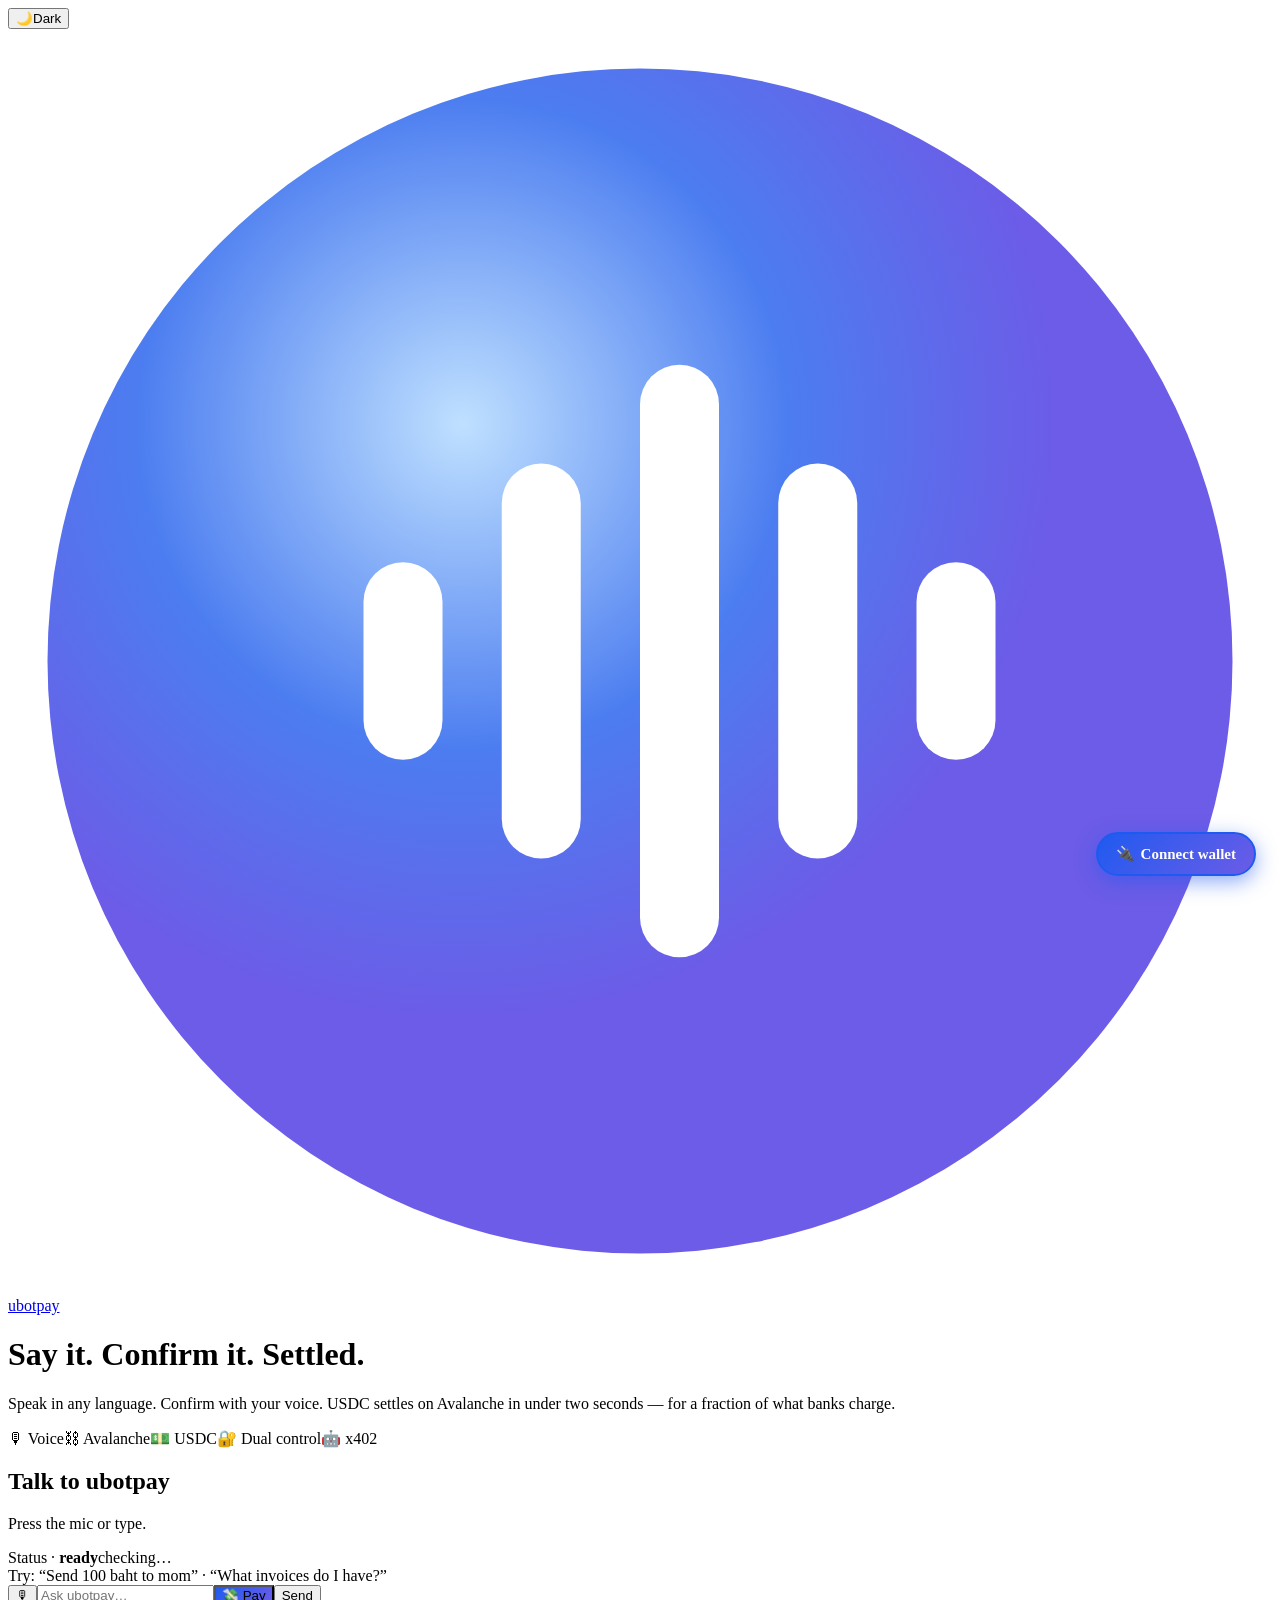
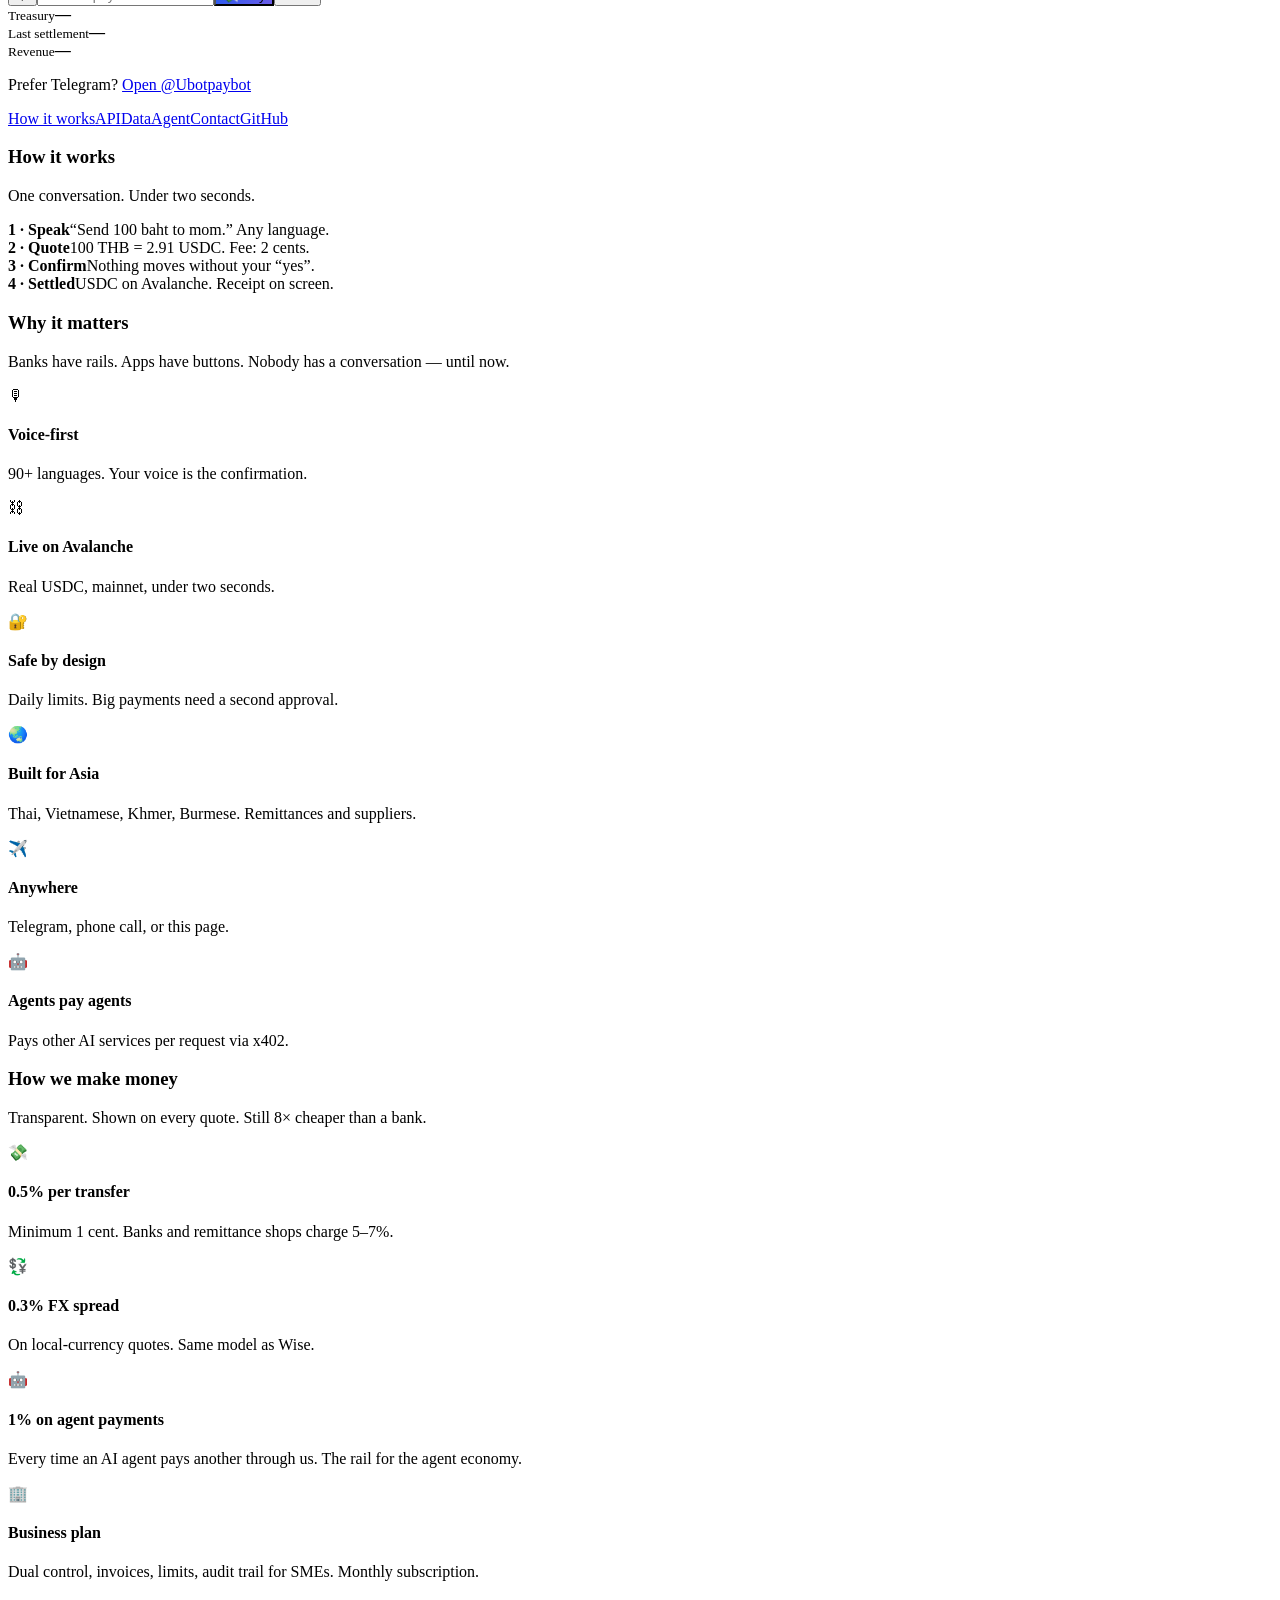
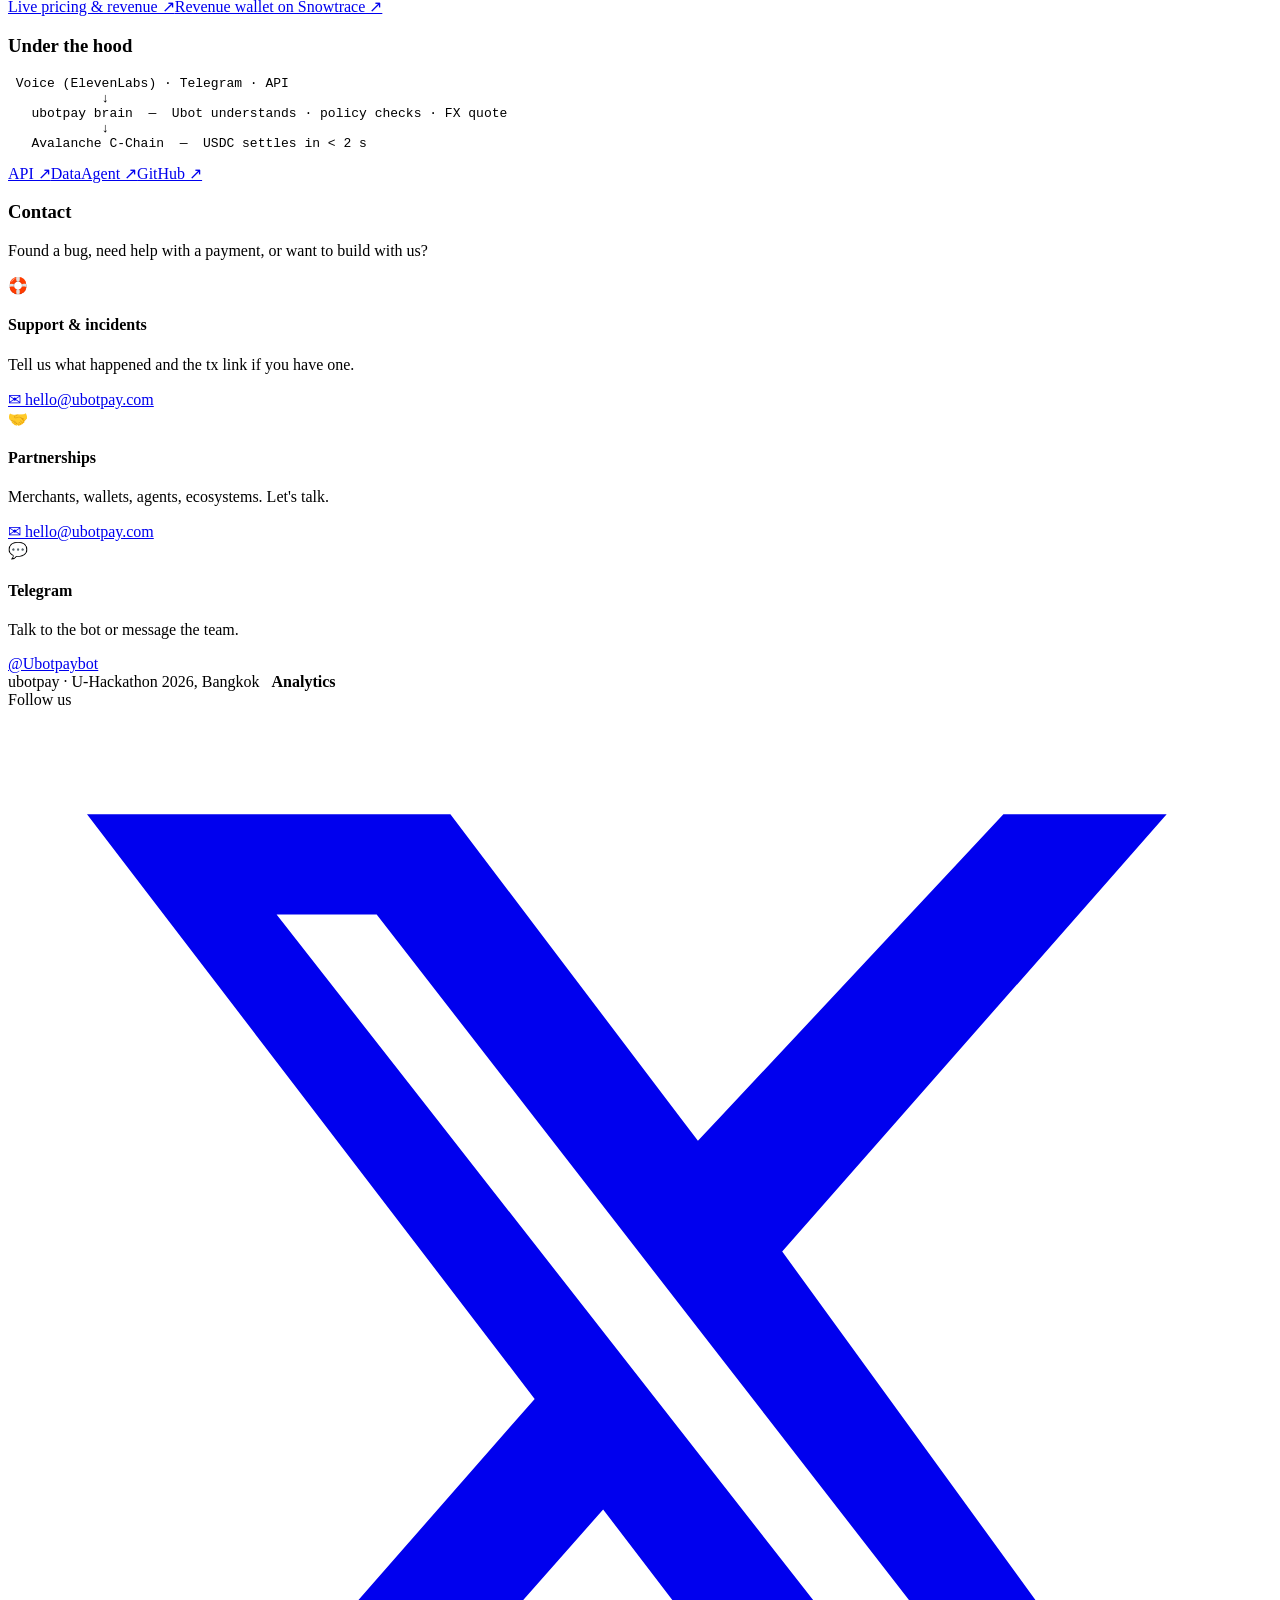
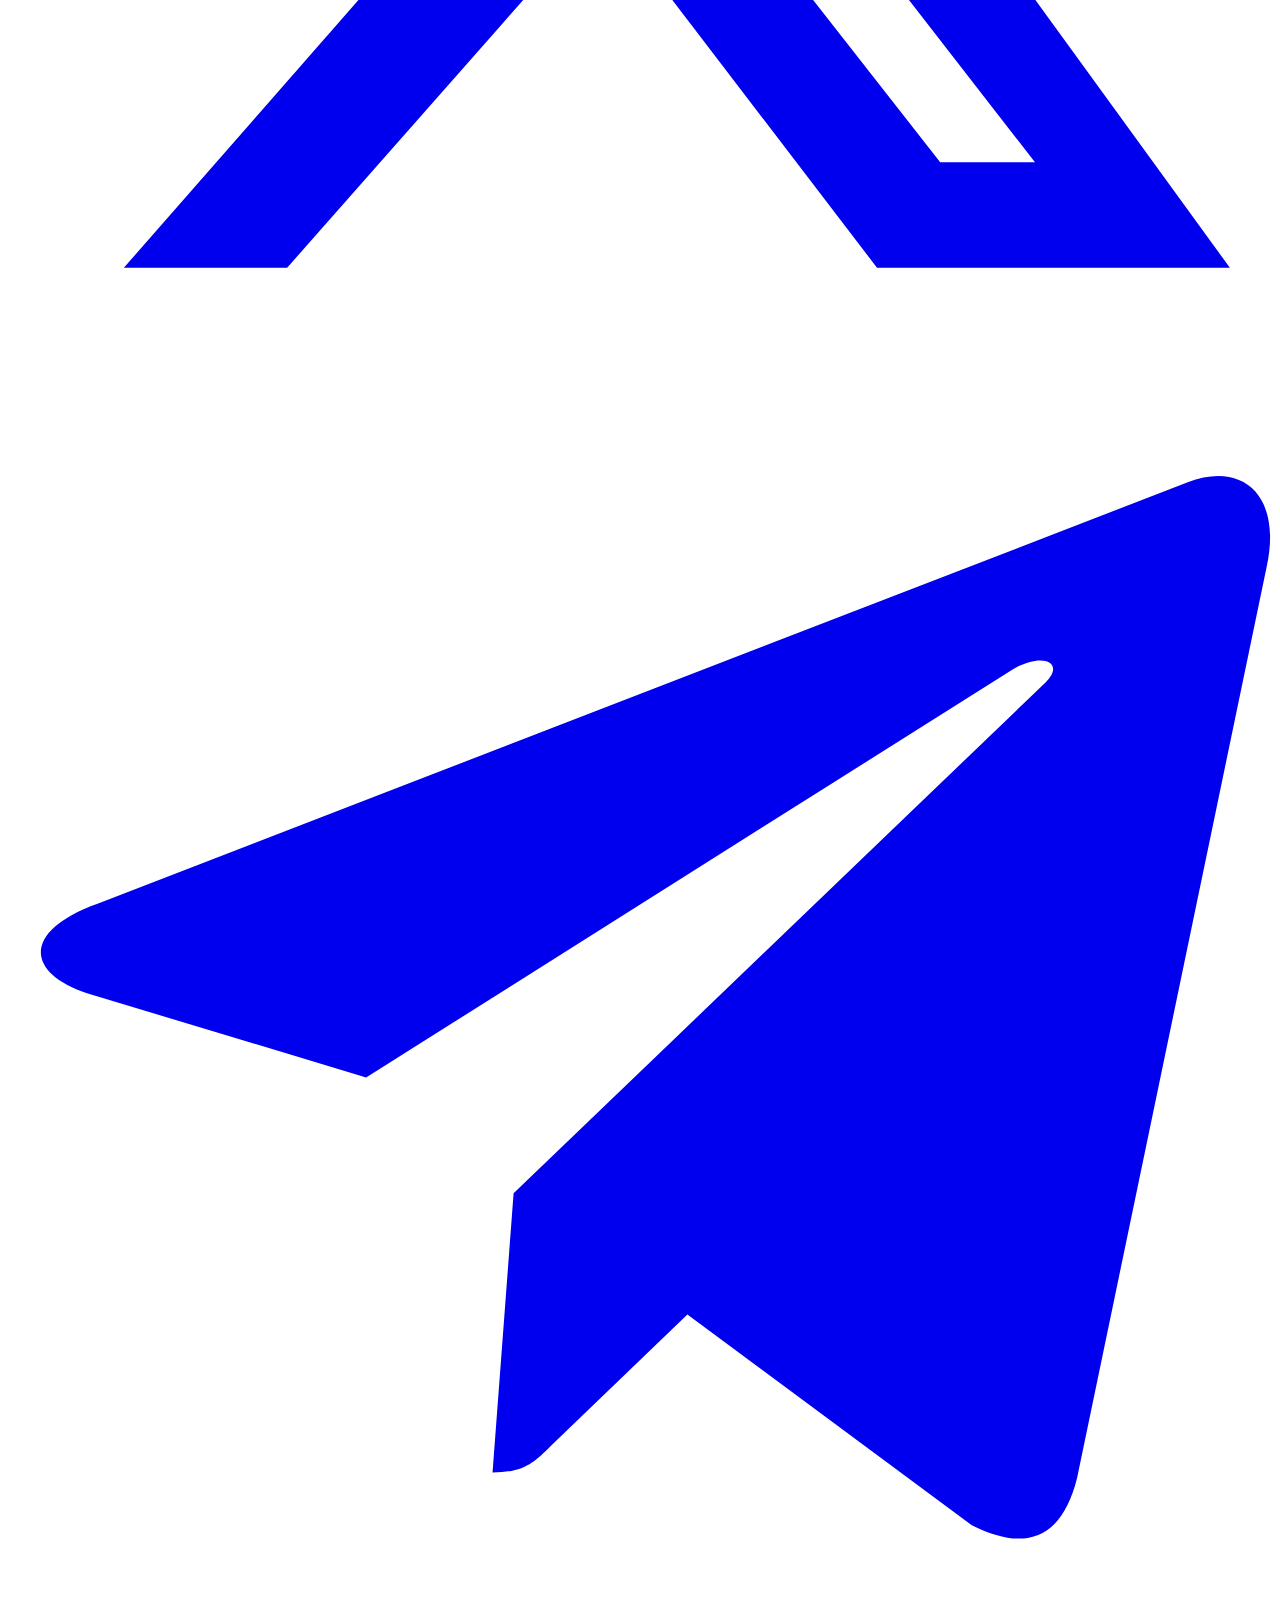
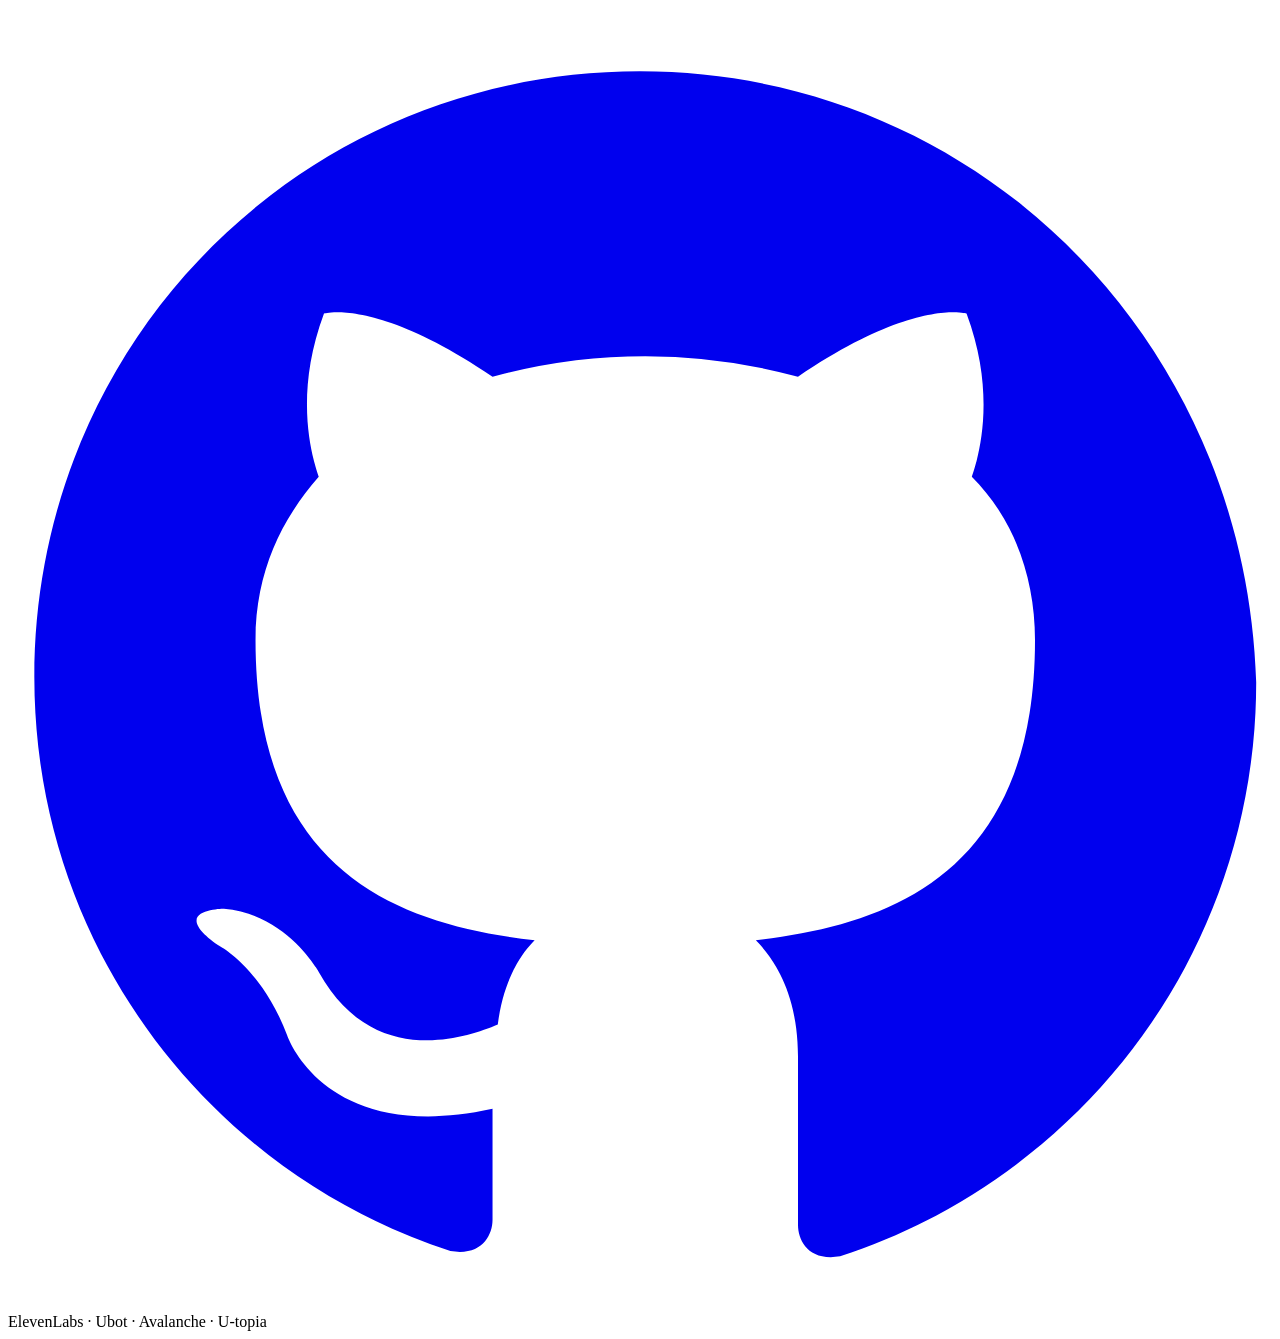
==== commit 94b611eb: "fix(audit): close the four open findings from the live audit rounds 1-3 L-2  duplicated security hea" ====
--- a/web/index.html
+++ b/web/index.html
@@ -148,7 +148,7 @@
    ubotpay brain  —  Ubot understands · policy checks · FX quote
             ↓
    Avalanche C-Chain  —  USDC settles in &lt; 2 s</pre></div>
-  <div class="links"><a class="link" href="https://api.ubotpay.com/docs" target="_blank">API ↗</a><a class="link" href="https://agent.ubotpay.com" target="_blank">DataAgent ↗</a><a class="link" href="https://snowtrace.io/address/0x673678B1870Ae7ef598A5982D25ffdee68d85669" target="_blank" data-i18n="l_treasury">Treasury ↗</a><a class="link" href="https://github.com/PedroYellow/U-bot-Pay" target="_blank">GitHub ↗</a></div>
+  <div class="links"><a class="link" href="https://api.ubotpay.com/docs" target="_blank">API ↗</a><a class="link" href="https://agent.ubotpay.com" target="_blank">DataAgent ↗</a><a class="link" id="treasuryLink" href="#" target="_blank" rel="noopener" data-i18n="l_treasury" style="display:none">Treasury ↗</a><a class="link" href="https://github.com/PedroYellow/U-bot-Pay" target="_blank">GitHub ↗</a></div>
 </section>
 
 <section id="contact">
@@ -167,10 +167,33 @@
 <script type="module">
 console.log("[ubotpay] main module loading…");
 const API = "https://api.ubotpay.com";
+// Audit round 3 (S-3): the treasury address used to be hardcoded in this
+// file's footer, so it was baked into every cached copy of the site and
+// could not be rotated without a redeploy. Fetch it at runtime instead, and
+// honour the server's visibility flag: if the operator turns the link off,
+// the anchor stays hidden.
+(function loadTreasuryLink(){
+  const a = document.getElementById("treasuryLink");
+  if (!a) return;
+  fetch(API + "/treasury", { headers: { "Accept": "application/json" } })
+    .then(r => r.ok ? r.json() : null)
+    .then(d => {
+      if (!d || !d.address || d.visible === false) { a.style.display = "none"; return; }
+      a.href = d.explorer;
+      a.style.display = "";
+    })
+    .catch(() => { a.style.display = "none"; });
+})();
 // API key removed from browser for security — see api.py to enable session-based auth
 const log = document.getElementById("log"), inp = document.getElementById("inp"), orb = document.getElementById("orb"), orbstate = document.getElementById("orbstate");
 const add = (cls, html) => { const d = document.createElement("div"); d.className = "msg " + cls; d.innerHTML = html; log.appendChild(d); log.scrollTop = log.scrollHeight; return d; };
-const esc = s => String(s).replace(/[&<>]/g, c => ({"&":"&amp;","<":"&lt;",">":"&gt;"}[c]));
+// Escapes for text nodes and quoted attribute values alike. The previous version
+// covered & < > only, so a value interpolated into an attribute could still break
+// out of it through a quote — the usual way DOM XSS survives on a page that
+// otherwise looks escaped.
+const esc = s => String(s).replace(/[&<>"'`]/g, c => ({
+  "&":"&amp;","<":"&lt;",">":"&gt;",'"':"&quot;","'":"&#39;","`":"&#96;"
+}[c]));
 
 function render(res){
   const d = res.data || {}; let extra = "";
@@ -830,12 +853,14 @@
         if (b.status === "done") {
           status.style.background = "rgba(19,179,122,.15)";
           status.style.color = "#7ed4a3";
-          status.innerHTML = "✅ Done! Recipient received the funds.<br>Bridge ID: " + payBridgeId;
+          status.innerHTML = "✅ Done! Recipient received the funds.<br>Bridge ID: " + esc(payBridgeId);
           clearInterval(payPollInterval); payPollInterval = null;
         } else if (b.status === "failed") {
           status.style.background = "rgba(229,72,77,.15)";
           status.style.color = "#ff8888";
-          status.innerHTML = "❌ Bridge failed: " + (b.error || "unknown error");
+          // b.error reaches us from the bridge partner via the server, and is replayed
+  // whenever the bridge row is rendered again — unescaped, that is second-order XSS.
+  status.innerHTML = "❌ Bridge failed: " + esc(b.error || "unknown error");
           clearInterval(payPollInterval); payPollInterval = null;
         } else if (b.status === "confirming") {
           status.textContent = "🔄 Confirming on destination chain…";
@@ -1074,6 +1099,7 @@
     42220:  { icon: "🟡", color: "#FCFF52", short: "CELO"    },
     480:    { icon: "🌍", color: "#000000", short: "WLD"     },
     130:    { icon: "🦄", color: "#FF007A", short: "UNI"     },
+    146:   { icon: "🔵", color: "#0A5EFF", short: "SONIC"   },
   };
   const CHAIN_PARAMS = {
     1:      { chainId: "0x1",   chainName: "Ethereum",      nativeCurrency: { name: "ETH",  symbol: "ETH",  decimals: 18 }, rpcUrls: ["https://eth.merkle.io"],                            blockExplorerUrls: ["https://etherscan.io"] },
@@ -1092,6 +1118,7 @@
     42220:  { chainId: "0xa4ec",chainName: "Celo",              nativeCurrency: { name: "CELO",symbol: "CELO",decimals: 18 }, rpcUrls: ["https://forno.celo.org"],                       blockExplorerUrls: ["https://celoscan.io"] },
     480:    { chainId: "0x1e0", chainName: "World Chain",       nativeCurrency: { name: "ETH", symbol: "ETH", decimals: 18 }, rpcUrls: ["https://worldchain-mainnet.g.alchemy.com/public"],blockExplorerUrls: ["https://worldscan.org"] },
     130:    { chainId: "0x82",  chainName: "Unichain",          nativeCurrency: { name: "ETH", symbol: "ETH", decimals: 18 }, rpcUrls: ["https://mainnet.unichain.org"],                 blockExplorerUrls: ["https://uniscan.xyz"] },
+    146:   { chainId: "0x92",  chainName: "Sonic",             nativeCurrency: { name: "S",   symbol: "S",   decimals: 18 }, rpcUrls: ["https://rpc.soniclabs.com"],                    blockExplorerUrls: ["https://sonicscan.org"] },
   };
   const SUPPORTED_CHAINS = Object.keys(CHAIN_PARAMS).map(Number);
   // Default: Avalanche C-Chain (preserves previous UX)
